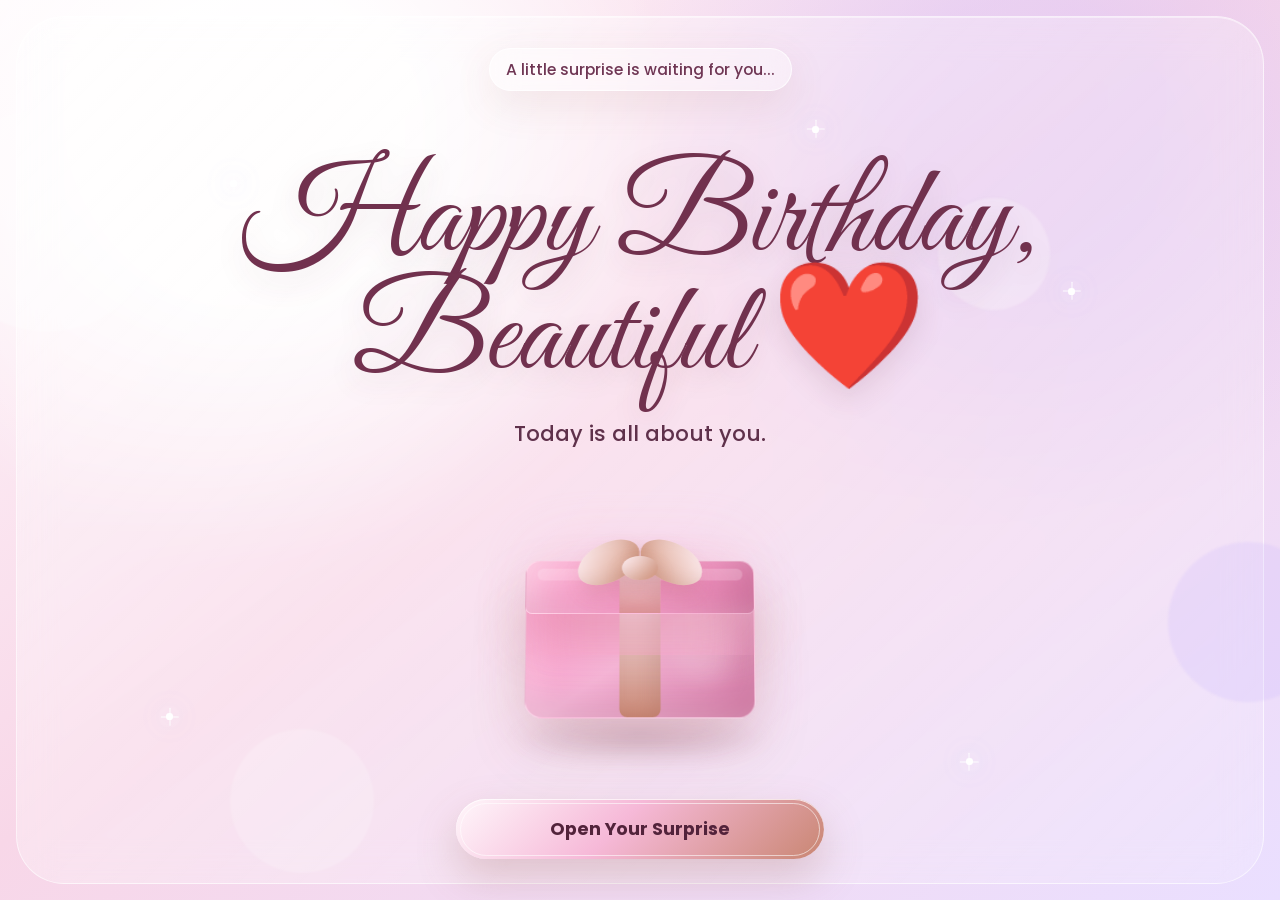
==== BD/index.html @ 8e5c42c3 "Add files via upload" ====
<!DOCTYPE html>
<html lang="en">
  <head>
    <meta charset="UTF-8" />
    <meta name="viewport" content="width=device-width, initial-scale=1.0" />
    <meta
      name="description"
      content="A premium birthday surprise landing page."
    />
    <title>Happy Birthday Beautiful</title>
    <link rel="preconnect" href="https://fonts.googleapis.com" />
    <link rel="preconnect" href="https://fonts.gstatic.com" crossorigin />
    <link
      href="https://fonts.googleapis.com/css2?family=Great+Vibes&amp;family=Poppins:wght@300;400;500;600;700&amp;display=swap"
      rel="stylesheet"
    />
    <link rel="stylesheet" href="style.css" />
  </head>
  <body>
    <button class="page-back-button" id="pageBackButton" type="button" aria-label="Go to previous page" hidden>
      <span aria-hidden="true">&#8592;</span> Back
    </button>
    <main class="birthday-page">
      <section class="hero" id="welcomeSection" aria-labelledby="birthday-title">
        <div class="ambient" aria-hidden="true">
          <span class="bokeh bokeh-one"></span>
          <span class="bokeh bokeh-two"></span>
          <span class="bokeh bokeh-three"></span>
          <span class="bokeh bokeh-four"></span>
          <span class="sparkle sparkle-one"></span>
          <span class="sparkle sparkle-two"></span>
          <span class="sparkle sparkle-three"></span>
          <span class="sparkle sparkle-four"></span>
          <span class="sparkle sparkle-five"></span>
        </div>

        <div class="hero-content">
          <p class="eyebrow reveal reveal-delay-one">
            A little surprise is waiting for you...
          </p>

          <div class="message">
            <h1 id="birthday-title" class="reveal reveal-delay-two">
              Happy Birthday, Beautiful <span aria-hidden="true">&#10084;&#65039;</span>
            </h1>
            <p class="subtitle reveal reveal-delay-three">
              Today is all about you.
            </p>
          </div>

          <div class="gift-stage reveal reveal-delay-four" aria-hidden="true">
            <div class="gift-box" id="giftBox">
              <div class="gift-lid">
                <span class="lid-top"></span>
                <span class="lid-ribbon"></span>
              </div>
              <div class="gift-base">
                <span class="front-ribbon"></span>
                <span class="side-shine"></span>
              </div>
              <div class="gift-bow">
                <span class="bow-loop bow-left"></span>
                <span class="bow-loop bow-right"></span>
                <span class="bow-knot"></span>
              </div>
              <div class="gift-sparkles" id="giftSparkles"></div>
            </div>
          </div>

          <button
            class="surprise-button reveal reveal-delay-five"
            id="openSurprise"
            type="button"
            aria-label="Open your birthday surprise"
          >
            Open Your Surprise
          </button>

          <p class="sr-only" id="surpriseStatus" aria-live="polite"></p>
        </div>
      </section>

      <section
        class="wish-section"
        id="wishSection"
        aria-labelledby="wish-title"
        tabindex="-1"
      >
        <div class="wish-ambient" aria-hidden="true">
          <span class="wish-glow wish-glow-one"></span>
          <span class="wish-glow wish-glow-two"></span>
          <span class="wish-glow wish-glow-three"></span>
          <span class="wish-sparkle wish-sparkle-one"></span>
          <span class="wish-sparkle wish-sparkle-two"></span>
          <span class="wish-sparkle wish-sparkle-three"></span>
          <span class="drifting-heart heart-one">&#9829;</span>
          <span class="drifting-heart heart-two">&#9829;</span>
          <span class="drifting-heart heart-three">&#9829;</span>
        </div>

        <div class="wish-content">
          <div class="wish-header">
            <h2 id="wish-title">Birthday Wishes From Your Favorite People &#128150;</h2>
            <p>
              Every wish is waiting for you. Tap the bowl and discover one.
            </p>
          </div>

          <button
            class="wish-bowl-button"
            id="wishBowlButton"
            type="button"
            aria-describedby="wishCounter"
          >
            <span class="wish-bowl-label">Open a wish from the bowl</span>
            <span class="wish-bowl" id="wishBowl" aria-hidden="true">
              <span class="bowl-notes">
                <span class="paper-note note-one"></span>
                <span class="paper-note note-two"></span>
                <span class="paper-note note-three"></span>
                <span class="paper-note note-four"></span>
                <span class="paper-note note-five"></span>
                <span class="paper-note note-six"></span>
              </span>
              <span class="bowl-glass"></span>
              <span class="bowl-shine"></span>
              <span class="bowl-rim"></span>
            </span>
          </button>

          <p class="wish-counter" id="wishCounter" aria-live="polite">Loading wishes...</p>

          <div class="wish-card-wrap" id="wishCardWrap" aria-live="polite">
            <article class="wish-card" id="wishCard" hidden>
              <p class="wish-card-from">From</p>
              <h3 id="wishName"></h3>
              <p id="wishMessage"></p>
            </article>
          </div>

          <div class="wish-complete" id="wishComplete" hidden>
            <p>You've opened every birthday wish! &#127881;</p>
            <button class="pill-button" id="resetBowl" type="button">
              Reset Bowl
            </button>
            <button class="pill-button" id="continueToGallery" type="button">
              Continue
            </button>
          </div>
        </div>
      </section>

      <section
        class="memory-section"
        id="memorySection"
        aria-labelledby="memory-title"
        tabindex="-1"
      >
        <div class="memory-ambient" aria-hidden="true">
          <span class="paper-grain"></span>
          <span class="memory-glow memory-glow-one"></span>
          <span class="memory-glow memory-glow-two"></span>
          <span class="scrapbook-mark flower-one">&#10047;</span>
          <span class="scrapbook-mark flower-two">&#10047;</span>
          <span class="scrapbook-mark memory-heart">&#9829;</span>
          <span class="scrapbook-mark memory-star">&#10022;</span>
        </div>

        <div class="memory-content">
          <div class="memory-progress" id="memoryProgress" aria-live="polite">
            Memory 1 / 8
          </div>

          <div class="memory-header">
            <h2 id="memory-title">A Few Beautiful Memories &#128248;</h2>
            <p>Every picture tells a little story.</p>
          </div>

          <div class="scrapbook-spread" id="scrapbookSpread">
            <article class="memory-card featured-memory" data-memory-index="0">
              <button class="memory-photo-button" type="button" aria-label="Open memory: Your Brightest Smile">
                <span class="tape tape-top"></span>
                <img
                  src="./Images/family.png"
                  alt="Placeholder for Your Brightest Smile memory"
                  loading="lazy"
                  decoding="async"
                />
              </button>
              <div class="memory-copy">
                <h3>Your Brightest Smile</h3>
                <p>Home is where this smile began ❤️</p>
                <time datetime="2026-01-14">Till end</time>
              </div>
            </article>

            <article class="memory-card memory-two" data-memory-index="1">
              <button class="memory-photo-button" type="button" aria-label="Open memory: Golden Hour Laughs">
                <span class="tape tape-corner"></span>
                <img
                  src="./Images/us.png"
                  alt="Placeholder for Golden Hour Laughs memory"
                  loading="lazy"
                  decoding="async"
                />
              </button>
              <div class="memory-copy">
                <h3>Mayyy beee 🧿✨</h3>
                <p>My favorite daydream? Me as Nick Wilde🦊, you as Judy Hopps🐰</p>
                <time datetime="2026-06-27">Jun 27</time>
              </div>
            </article>

            <article class="memory-card memory-three" data-memory-index="2">
              <button class="memory-photo-button" type="button" aria-label="Open memory: Sweet Little Adventure">
                <span class="tape tape-top"></span>
                <img
                  src="./Images/iphone.jpeg"
                  alt="Placeholder for Sweet Little Adventure memory"
                  loading="lazy"
                  decoding="async"
                />
              </button>
              <div class="memory-copy">
                <h3>why this?</h3>
                <p>Had a family moment… nahh, got an iPhone in hand 😂📱</p>
                <time datetime="2026-06-28">June 28</time>
              </div>
            </article>

            <article class="memory-card memory-four" data-memory-index="3">
              <button class="memory-photo-button" type="button" aria-label="Open memory: Soft Evening Magic">
                <span class="tape tape-corner"></span>
                <img
                  src="./Images/We.png"
                  alt="Placeholder for Soft Evening Magic memory"
                  loading="lazy"
                  decoding="async"
                />
              </button>
              <div class="memory-copy">
                <h3>Very first pic together</h3>
                <p>Our first click together 💛💜</p>
                <time datetime="2025-09-22">Sep 22 - 2025</time>
              </div>
            </article>

            <article class="memory-card memory-five" data-memory-index="4">
              <button class="memory-photo-button" type="button" aria-label="Open memory: The Happy Pause">
                <span class="tape tape-top"></span>
                <img
                  src="./Images/thesplone.jpeg"
                  alt="Placeholder for The Happy Pause memory"
                  loading="lazy"
                  decoding="async"
                />
              </button>
              <div class="memory-copy">
                <h3>This one, a little more.</h3>
                <p>Every picture of you is special, but this one… a little more 💛</p>
                <time datetime="2025-01-19">Jan 19 - 2025</time>
              </div>
            </article>

            <article class="memory-card memory-six" data-memory-index="5">
              <button class="memory-photo-button memory-video-button" type="button" aria-label="Play memory video: Pretty Little Chaos">
                <span class="tape tape-corner"></span>
                <video
                  src="./Images/firstVid.mp4"
                  muted
                  playsinline
                  preload="auto"
                ></video>
              </button>
              <div class="memory-copy">
                <h3>Caught without knowing</h3>
                <p>Youe camera, Your secret, best memory❤️</p>
                <time datetime="2025-09-14">Sep 14 - 2025</time>
              </div>
            </article>

            <article class="memory-card memory-seven" data-memory-index="6">
              <button class="memory-photo-button" type="button" aria-label="Open memory: A Day To Keep">
                <span class="tape tape-top"></span>
                <img
                  src="./Images/littleHeart.jpeg"
                  alt="Placeholder for A Day To Keep memory"
                  loading="lazy"
                  decoding="async"
                />
              </button>
              <div class="memory-copy">
                <h3>A little heart</h3>
                <p>The heart was planned… the photobomb wasn’t 😂❤️</p>
                <time datetime="2025-03-2">Mar 2 - 2025</time>
              </div>
            </article>

            <article class="memory-card memory-eight" data-memory-index="7">
              <button class="memory-photo-button" type="button" aria-label="Open memory: Forever Favorite">
                <span class="tape tape-corner"></span>
                <img
                  src="https://picsum.photos/seed/birthday-memory-8/900/1100"
                  alt="Placeholder for Forever Favorite memory"
                  loading="lazy"
                  decoding="async"
                />
              </button>
              <div class="memory-copy">
                <h3>Forever Favorite</h3>
                <p>The sweetest page in this little scrapbook.</p>
                <time datetime="2026-08-30">Aug 30</time>
              </div>
            </article>
          </div>

          <button class="pill-button journey-button" id="journeyButton" type="button">
            Continue the Journey &#8594;
          </button>
        </div>
      </section>

      <section
        class="admire-section"
        id="admireSection"
        aria-labelledby="admire-title"
        tabindex="-1"
      >
        <div class="admire-ambient" aria-hidden="true">
          <span class="admire-glow admire-glow-one"></span>
          <span class="admire-glow admire-glow-two"></span>
          <span class="admire-sparkle admire-sparkle-one"></span>
          <span class="admire-sparkle admire-sparkle-two"></span>
          <span class="admire-sparkle admire-sparkle-three"></span>
          <span class="floating-petal petal-one"></span>
          <span class="floating-petal petal-two"></span>
          <span class="floating-petal petal-three"></span>
          <span class="floating-petal petal-four"></span>
        </div>

        <div class="admire-content">
          <div class="admire-header">
            <h2 id="admire-title">Things I Admire About You</h2>
            <p>Some of the little things that make you special.</p>
          </div>

          <p class="compliment-counter" id="complimentCounter">
            0 of 12 little compliments discovered
          </p>

          <div class="compliment-garden" id="complimentGarden">
            <button class="compliment-card featured-compliment" type="button" data-compliment-index="0">
              <span class="flower-shape" aria-hidden="true"></span>
              <span class="compliment-front">Your smile</span>
              <span class="compliment-message">
                Your smile has this gentle way of making the whole room feel warmer.
              </span>
              <span class="card-sparkles" aria-hidden="true"></span>
            </button>

            <button class="compliment-card compliment-two" type="button" data-compliment-index="1">
              <span class="flower-shape" aria-hidden="true"></span>
              <span class="compliment-front">Your kindness</span>
              <span class="compliment-message">
                You notice people in the sweetest, quietest ways.
              </span>
              <span class="card-sparkles" aria-hidden="true"></span>
            </button>

            <button class="compliment-card compliment-three" type="button" data-compliment-index="2">
              <span class="flower-shape" aria-hidden="true"></span>
              <span class="compliment-front">Your confidence</span>
              <span class="compliment-message">
                You carry yourself with a calm strength that feels inspiring.
              </span>
              <span class="card-sparkles" aria-hidden="true"></span>
            </button>

            <button class="compliment-card compliment-four" type="button" data-compliment-index="3">
              <span class="flower-shape" aria-hidden="true"></span>
              <span class="compliment-front">Your laugh</span>
              <span class="compliment-message">
                Your laugh makes simple moments feel unforgettable.
              </span>
              <span class="card-sparkles" aria-hidden="true"></span>
            </button>

            <button class="compliment-card compliment-five" type="button" data-compliment-index="4">
              <span class="flower-shape" aria-hidden="true"></span>
              <span class="compliment-front">Your patience</span>
              <span class="compliment-message">
                You give people room to be human, and that is rare.
              </span>
              <span class="card-sparkles" aria-hidden="true"></span>
            </button>

            <button class="compliment-card compliment-six" type="button" data-compliment-index="5">
              <span class="flower-shape" aria-hidden="true"></span>
              <span class="compliment-front">Your honesty</span>
              <span class="compliment-message">
                You speak with a sincerity that makes people trust you.
              </span>
              <span class="card-sparkles" aria-hidden="true"></span>
            </button>

            <button class="compliment-card compliment-seven" type="button" data-compliment-index="6">
              <span class="flower-shape" aria-hidden="true"></span>
              <span class="compliment-front">Your creativity</span>
              <span class="compliment-message">
                You see beauty in details other people might miss.
              </span>
              <span class="card-sparkles" aria-hidden="true"></span>
            </button>

            <button class="compliment-card compliment-eight" type="button" data-compliment-index="7">
              <span class="flower-shape" aria-hidden="true"></span>
              <span class="compliment-front">Your caring nature</span>
              <span class="compliment-message">
                The way you care feels thoughtful, steady, and genuine.
              </span>
              <span class="card-sparkles" aria-hidden="true"></span>
            </button>

            <button class="compliment-card compliment-nine" type="button" data-compliment-index="8">
              <span class="flower-shape" aria-hidden="true"></span>
              <span class="compliment-front">Your determination</span>
              <span class="compliment-message">
                You keep going with grace, even when things are not easy.
              </span>
              <span class="card-sparkles" aria-hidden="true"></span>
            </button>

            <button class="compliment-card compliment-ten" type="button" data-compliment-index="9">
              <span class="flower-shape" aria-hidden="true"></span>
              <span class="compliment-front">Your positivity</span>
              <span class="compliment-message">
                You bring lightness without pretending everything is perfect.
              </span>
              <span class="card-sparkles" aria-hidden="true"></span>
            </button>

            <button class="compliment-card compliment-eleven" type="button" data-compliment-index="10">
              <span class="flower-shape" aria-hidden="true"></span>
              <span class="compliment-front">Your sense of humor</span>
              <span class="compliment-message">
                You know how to turn an ordinary moment into something fun.
              </span>
              <span class="card-sparkles" aria-hidden="true"></span>
            </button>

            <button class="compliment-card compliment-twelve" type="button" data-compliment-index="11">
              <span class="flower-shape" aria-hidden="true"></span>
              <span class="compliment-front">The way you brighten days</span>
              <span class="compliment-message">
                You make people feel seen, lighter, and quietly happier.
              </span>
              <span class="card-sparkles" aria-hidden="true"></span>
            </button>
          </div>

          <div class="compliment-complete" id="complimentComplete" hidden>
            <p>You discovered every little compliment. &#128150;</p>
          </div>

          <button class="pill-button surprise-section-button" id="surpriseSectionButton" type="button">
            There's One More Surprise &#8594;
          </button>
        </div>
      </section>

      <section
        class="surprise-section"
        id="surpriseSection"
        aria-labelledby="surprise-title"
        tabindex="-1"
      >
        <div class="surprise-ambient" aria-hidden="true">
          <span class="surprise-glow surprise-glow-one"></span>
          <span class="surprise-glow surprise-glow-two"></span>
          <span class="surprise-sparkle surprise-sparkle-one"></span>
          <span class="surprise-sparkle surprise-sparkle-two"></span>
          <span class="surprise-sparkle surprise-sparkle-three"></span>
          <span class="floating-petal surprise-petal-one"></span>
          <span class="floating-petal surprise-petal-two"></span>
          <span class="floating-petal surprise-petal-three"></span>
        </div>

        <div class="surprise-content">
          <div class="surprise-header">
            <h2 id="surprise-title">Little Birthday Surprises</h2>
            <p>Tap anything that sparkles... you might find a surprise.</p>
          </div>

          <p class="surprise-counter" id="surpriseCounter">
            0 of 10 surprises discovered
          </p>

          <div class="surprise-scene" id="surpriseScene">
            <button class="surprise-object flower-object" type="button" data-surprise-index="0">
              <span class="object-icon" aria-hidden="true">&#127800;</span>
              <span class="object-label">Flower</span>
              <span class="tiny-surprise-card">May today make you smile.</span>
            </button>

            <button class="surprise-object star-object" type="button" data-surprise-index="1">
              <span class="object-icon" aria-hidden="true">&#11088;</span>
              <span class="object-label">Star</span>
              <span class="tiny-surprise-card">Keep shining in your own beautiful way.</span>
            </button>

            <button class="surprise-object balloon-object" type="button" data-surprise-index="2">
              <span class="object-icon" aria-hidden="true">&#127880;</span>
              <span class="object-label">Balloon</span>
              <span class="tiny-surprise-card">You deserve lots of happiness.</span>
            </button>

            <button class="surprise-object mini-gift-object" type="button" data-surprise-index="3">
              <span class="object-icon" aria-hidden="true">&#127873;</span>
              <span class="object-label">Mini Gift Box</span>
              <span class="tiny-surprise-card">A tiny wish wrapped just for you.</span>
            </button>

            <button class="surprise-object butterfly-object" type="button" data-surprise-index="4">
              <span class="object-icon" aria-hidden="true">&#129419;</span>
              <span class="object-label">Butterfly</span>
              <span class="tiny-surprise-card">May this year feel light and lovely.</span>
            </button>

            <button class="surprise-object heart-object" type="button" data-surprise-index="5">
              <span class="object-icon" aria-hidden="true">&#128150;</span>
              <span class="object-label">Heart</span>
              <span class="tiny-surprise-card">Never stop smiling.</span>
            </button>

            <button class="surprise-object moon-object" type="button" data-surprise-index="6">
              <span class="object-icon" aria-hidden="true">&#127769;</span>
              <span class="object-label">Moon</span>
              <span class="tiny-surprise-card">Soft dreams and peaceful days for you.</span>
            </button>

            <button class="surprise-object cupcake-object" type="button" data-surprise-index="7">
              <span class="object-icon" aria-hidden="true">&#127856;</span>
              <span class="object-label">Cupcake</span>
              <span class="tiny-surprise-card">Today's your special day.</span>
            </button>

            <button class="surprise-object rose-object" type="button" data-surprise-index="8">
              <span class="object-icon" aria-hidden="true">&#127801;</span>
              <span class="object-label">Rose</span>
              <span class="tiny-surprise-card">Here is a little bloom of joy.</span>
            </button>

            <button class="surprise-object cloud-object" type="button" data-surprise-index="9">
              <span class="object-icon" aria-hidden="true">&#9729;&#65039;</span>
              <span class="object-label">Cloud</span>
              <span class="tiny-surprise-card">May happiness find you everywhere.</span>
            </button>

            <button class="golden-secret-star" id="goldenSecretStar" type="button">
              <span class="object-icon" aria-hidden="true">&#11088;</span>
              <span class="object-label">Golden Star</span>
              <span class="golden-surprise-card">
                A special surprise is waiting a little further...
              </span>
            </button>
          </div>

          <div class="surprise-complete" id="surpriseComplete" hidden>
            <p>Every surprise has been discovered! &#127800;</p>
          </div>

          <button class="pill-button letter-section-button" id="letterSectionButton" type="button">
            Read Something Special &#128140;
          </button>
        </div>
      </section>

      <section
        class="letter-section"
        id="letterSection"
        aria-labelledby="letter-title"
        tabindex="-1"
      >
        <div class="letter-ambient" aria-hidden="true">
          <span class="paper-sunlight"></span>
          <span class="letter-flower letter-flower-one">&#10047;</span>
          <span class="letter-flower letter-flower-two">&#10047;</span>
          <span class="letter-flower letter-flower-three">&#10047;</span>
          <span class="floating-petal letter-petal-one"></span>
          <span class="floating-petal letter-petal-two"></span>
          <span class="floating-petal letter-petal-three"></span>
        </div>

        <button class="music-toggle" id="musicToggle" type="button" aria-pressed="false">
          <span class="music-icon" aria-hidden="true">&#9835;</span>
          <span id="musicToggleText">Play</span>
        </button>

        <div class="letter-content">
          <div class="letter-intro" id="letterIntro">
            <h2 id="letter-title">A Letter For You &#128140;</h2>
            <p>Tap the envelope to read your confidential report...</p>
          </div>

          <div class="envelope-scene" id="envelopeScene">
            <button
              class="envelope-button"
              id="envelopeButton"
              type="button"
              aria-label="Open the birthday letter"
              aria-haspopup="dialog"
            >
              <span class="envelope" aria-hidden="true">
                <span class="envelope-back"></span>
                <span class="envelope-letter-peek"></span>
                <span class="envelope-flap"></span>
                <span class="envelope-front"></span>
                <span class="wax-seal"></span>
                <span class="envelope-sparkles"></span>
              </span>
            </button>
          </div>

          <div class="letter-end" id="letterEnd" hidden>
            <p>Thank you for reading.</p>
            <button class="pill-button final-surprise-button" id="finalSurpriseButton" type="button">
              One Last Surprise &#8594;
            </button>
          </div>
        </div>
      </section>

      <section
        class="finale-section"
        id="finaleSection"
        aria-labelledby="finale-title"
        tabindex="-1"
      >
        <div class="finale-ambient" aria-hidden="true">
          <span class="finale-glow"></span>
          <span class="finale-sparkle finale-sparkle-one"></span>
          <span class="finale-sparkle finale-sparkle-two"></span>
          <span class="finale-sparkle finale-sparkle-three"></span>
          <span class="finale-balloon balloon-rose"></span>
          <span class="finale-balloon balloon-gold"></span>
          <span class="finale-balloon balloon-lavender"></span>
          <span class="finale-confetti confetti-one"></span>
          <span class="finale-confetti confetti-two"></span>
          <span class="finale-confetti confetti-three"></span>
          <span class="finale-confetti confetti-four"></span>
        </div>

        <div class="finale-content">
          <div class="finale-header">
            <h2 id="finale-title">Happy Birthday, Chimp🐵💜! &#127874;&#10024;</h2>
            <p>I hope today brings you lots of smiles and beautiful memories.</p>
          </div>

          <button
            class="cake-button"
            id="cakeButton"
            type="button"
            aria-label="Light the birthday candles"
          >
            <span class="birthday-cake" aria-hidden="true">
              <span class="cake-candles">
                <span class="candle candle-one"><span class="flame"></span><span class="smoke"></span></span>
                <span class="candle candle-two"><span class="flame"></span><span class="smoke"></span></span>
                <span class="candle candle-three"><span class="flame"></span><span class="smoke"></span></span>
                <span class="candle candle-four"><span class="flame"></span><span class="smoke"></span></span>
                <span class="candle candle-five"><span class="flame"></span><span class="smoke"></span></span>
              </span>
              <span class="cake-tier cake-top"></span>
              <span class="cake-tier cake-middle"></span>
              <span class="cake-tier cake-bottom"></span>
              <span class="cake-flowers">
                <span></span>
                <span></span>
                <span></span>
              </span>
            </span>
          </button>

          <button class="pill-button cake-action-button" id="cakeActionButton" type="button">
            Light the Candles
          </button>

          <div class="wish-sent-card" id="wishSentCard" hidden>
            <h3>Your Wish Has Been Sent Into the Stars &#11088;</h3>
            <p>I hope every wish you make today brings happiness into your life.</p>
          </div>

          <div class="floating-wish-layer" id="floatingWishLayer" aria-hidden="true"></div>

          <div class="final-thanks-card">
            <p>Thank you for taking this little birthday journey.</p>
            <strong>Wishing you a wonderful birthday.</strong>
            <span>&mdash; Coder💻💛</span>
          </div>

          <button class="pill-button proposal-next-button" id="openProposal" type="button" hidden>
            There&rsquo;s one more memory I want to make&hellip;
          </button>
        </div>
      </section>

      <section
        class="proposal-section"
        id="proposalSection"
        aria-labelledby="proposal-title"
        tabindex="-1"
      >
        <div class="proposal-ambient" aria-hidden="true">
          <span class="proposal-glow proposal-glow-one"></span>
          <span class="proposal-glow proposal-glow-two"></span>
          <span class="proposal-heart heart-a">&#10084;</span>
          <span class="proposal-heart heart-b">&#10084;</span>
          <span class="proposal-heart heart-c">&#10084;</span>
          <span class="proposal-sparkle sparkle-a">&#10022;</span>
          <span class="proposal-sparkle sparkle-b">&#10022;</span>
          <span class="proposal-sparkle sparkle-c">&#10022;</span>
        </div>

        <div class="proposal-card" id="proposalCard">
          <div class="proposal-question" id="proposalQuestion">
            <p class="proposal-eyebrow">One last question&hellip; &#10084;&#65039;</p>
            <h2 class="proposal-intro" id="proposal-title">We&rsquo;ve made so many beautiful memories...</h2>
            <p class="proposal-story">Somewhere along the way, you became one of the most important people in my life.</p>
            <p class="proposal-promise">Do you love me enough to choose me for all the memories yet to come?</p>
            <span class="proposal-ring" aria-hidden="true">&#128141;</span>
            <div class="love-scene" role="img" aria-label="Two hearts coming together">
              <span class="love-scene-glow" aria-hidden="true"></span>
              <svg class="love-hearts" viewBox="0 0 360 190" aria-hidden="true" focusable="false">
                <path class="love-heart love-heart-yellow" d="M120 160C74 126 41 98 41 65c0-23 17-39 39-39 18 0 32 9 40 24 8-15 22-24 40-24 22 0 39 16 39 39 0 33-33 61-79 95Z" />
                <path class="love-heart love-heart-lavender" d="M240 160c-46-34-79-62-79-95 0-23 17-39 39-39 18 0 32 9 40 24 8-15 22-24 40-24 22 0 39 16 39 39 0 33-33 61-79 95Z" />
              </svg>
              <span class="love-scene-sparkle love-sparkle-one" aria-hidden="true">&#10022;</span>
              <span class="love-scene-sparkle love-sparkle-two" aria-hidden="true">&#10022;</span>
              <span class="love-scene-sparkle love-sparkle-three" aria-hidden="true">&#10022;</span>
            </div>
            <div class="proposal-actions" id="proposalActions">
              <button class="proposal-yes" id="proposalYes" type="button">YES &#10084;&#65039;</button>
              <button class="proposal-no" id="proposalNo" type="button">NO &#128584;</button>
            </div>
          </div>

          <div class="proposal-answer" id="proposalAnswer" role="status" aria-live="polite" hidden>
            <span class="proposal-answer-icon" id="proposalAnswerIcon" aria-hidden="true"></span>
            <h2 id="proposalAnswerTitle"></h2>
            <p id="proposalAnswerMessage"></p>
          </div>
          <div class="proposal-celebration" id="proposalCelebration" aria-hidden="true"></div>
        </div>
      </section>
    </main>

    <dialog class="report-dialog" id="letterDialog" aria-labelledby="report-title">
      <button class="report-close" id="closeLetterDialog" type="button" aria-label="Close letter">&times;</button>
      <article class="report-paper">
        <p class="report-overline">Private file &bull; For your eyes only</p>
        <h2 id="report-title">CONFIDENTIAL MEDICAL REPORT 🩺💻❤️</h2>
        <div class="report-details">
          <p><strong>Patient:</strong> Me</p>
          <p><strong>Cause of condition:</strong> You</p>
          <p><strong>Status:</strong> Unfortunately, no recovery expected 😂</p>
        </div>

        <p class="report-greeting">Dear You,</p>
        <p>After extensive debugging and several unnecessary overthinking sessions, I have finally diagnosed myself.</p>
        <p>Apparently, my heart has developed a permanent dependency on you.</p>
        <p>It started with minor symptoms — waiting for your messages, smiling at my phone like an idiot, remembering completely useless little things you said, and somehow finding you beautiful even when you're doing absolutely nothing.</p>
        <p>Initially, I assumed it was just a temporary bug.</p>
        <pre class="report-code"><code>if (thinkingAboutYou)
    Ignore();</code></pre>
        <p>Unfortunately, this code has <strong>never worked.</strong></p>
        <p>Further medical examination revealed something even more serious: you somehow bypassed my firewall, escaped every security check, got <code>ADMIN</code> access to my brain, and installed yourself directly into my heart without asking for permission.</p>
        <p><strong>Cybersecurity level: pathetic. 😂</strong></p>
        <p>My brain keeps trying to execute:</p>
        <pre class="report-code"><code>brain.FocusOnWork();</code></pre>
        <p>But my heart keeps throwing:</p>
        <pre class="report-code"><code>Exception: HerThoughtsCannotBeStopped ❤️</code></pre>
        <p>Doctors might call this an abnormal increase in dopamine.</p>
        <p>As a developer, I call it a <strong>production issue with no intention of fixing it.</strong></p>
        <p>And somewhere between all our conversations, laughs, stupid fights, random moments and memories, you stopped being just another person in my life.</p>
        <p>You became my <strong>default configuration.</strong></p>
        <p>When something good happens, you're one of the people I want to tell. When something goes wrong, somehow talking to you makes the system a little more stable.</p>
        <p>You are basically my emotional <code>try-catch</code>. 😂❤️</p>
        <p>I don't know what our future database contains. There is no API available to fetch that response yet, and apparently God has disabled developer access.</p>
        <p>But if I could submit one request, it would be:</p>
        <pre class="report-code"><code>while (life.IsRunning)
{
    MakeMemoriesWithYou();
    AnnoyYou();
    MakeYouLaugh();
    CareForYou();
    ChooseYou();
}</code></pre>
        <p>No <code>break;</code>.</p>
        <p>No timeout.</p>
        <p>And definitely no <code>DELETE FROM Us</code>. 😂</p>
        <p>So on your birthday, my official diagnosis is:</p>
        <p><strong>You are permanently stuck somewhere between my brain and my heart.</strong></p>
        <div class="report-details report-treatment">
          <p><strong>Treatment:</strong> Unknown.</p>
          <p><strong>Cure:</strong> Not required.</p>
          <p><strong>Prognosis:</strong> I might annoy you for a very, very long time. ❤️</p>
        </div>
        <p class="report-birthday"><strong>Happy Birthday to my favorite bug that I never want to fix. 🎂❤️</strong></p>
        <p class="report-signoff"><code>// End of report. Relationship process still running... ♾️</code></p>
      </article>
    </dialog>

    <div
      class="memory-lightbox"
      id="memoryLightbox"
      role="dialog"
      aria-modal="true"
      aria-labelledby="lightboxTitle"
      hidden
    >
      <button class="lightbox-close" id="lightboxClose" type="button" aria-label="Close memory viewer">
        &times;
      </button>
      <p class="lightbox-progress" id="lightboxProgress">Memory 1 / 8</p>
      <button class="lightbox-arrow lightbox-prev" id="lightboxPrev" type="button" aria-label="Previous memory">
        &#8592;
      </button>
      <figure class="lightbox-panel">
        <img id="lightboxImage" src="" alt="" />
        <video id="lightboxVideo" controls playsinline hidden></video>
        <figcaption>
          <h3 id="lightboxTitle"></h3>
          <p id="lightboxCaption"></p>
          <time id="lightboxDate"></time>
        </figcaption>
      </figure>
      <button class="lightbox-arrow lightbox-next" id="lightboxNext" type="button" aria-label="Next memory">
        &#8594;
      </button>
    </div>

    <script src="wishes-data.js"></script>
    <script src="script.js"></script>
  </body>
</html>
---- BD/style.css ----
:root {
  --blush-pink: #f8d7e8;
  --soft-white: #fff9fc;
  --rose-gold: #c88673;
  --rose-gold-deep: #9c5f53;
  --lavender: #c9b6ff;
  --lavender-soft: #ede6ff;
  --berry: #71314e;
  --plum: #432237;
  --pink-shadow: rgba(177, 73, 119, 0.28);
  --glass: rgba(255, 255, 255, 0.22);
  --glass-border: rgba(255, 255, 255, 0.52);
  --button-gradient: linear-gradient(135deg, #fff7fb 0%, #f6b9d8 44%, #c98672 100%);
  --font-heading: "Great Vibes", cursive;
  --font-body: "Poppins", system-ui, -apple-system, BlinkMacSystemFont, "Segoe UI",
    sans-serif;
}

/* One birthday section at a time. Small screens can still scroll within a section. */
body.page-mode {
  height: 100vh;
  height: 100dvh;
  overflow: hidden;
}

.page-mode .birthday-page {
  height: 100%;
  min-height: 0;
  overflow: hidden;
}

.page-mode .birthday-page > section:not(.is-current-page) {
  display: none !important;
}

.page-mode .birthday-page > section.is-current-page {
  height: 100vh;
  height: 100dvh;
  min-height: 0;
  overflow-x: hidden;
  overflow-y: auto;
  scrollbar-width: none;
}

.page-mode .birthday-page > section.is-current-page::-webkit-scrollbar {
  display: none;
}

.page-back-button {
  position: fixed;
  top: max(0.8rem, env(safe-area-inset-top));
  left: max(0.8rem, env(safe-area-inset-left));
  z-index: 100;
  padding: 0.55rem 0.85rem;
  border: 1px solid rgba(255, 255, 255, 0.8);
  border-radius: 999px;
  color: var(--plum);
  background: rgba(255, 249, 252, 0.88);
  box-shadow: 0 4px 18px rgba(67, 34, 55, 0.14);
  cursor: pointer;
  backdrop-filter: blur(12px);
}

.page-back-button:hover,
.page-back-button:focus-visible {
  background: #fff;
  outline: 2px solid var(--berry);
  outline-offset: 2px;
}

body.is-lightbox-open .page-back-button {
  display: none;
}

*,
*::before,
*::after {
  box-sizing: border-box;
}

html {
  min-width: 320px;
  scroll-behavior: smooth;
  background: var(--soft-white);
}

body {
  min-width: 320px;
  min-height: 100vh;
  margin: 0;
  overflow-x: hidden;
  color: var(--plum);
  font-family: var(--font-body);
  background: var(--soft-white);
}

body.is-lightbox-open {
  overflow: hidden;
}

button {
  font: inherit;
}

[hidden] {
  display: none !important;
}

/* Layout */
.birthday-page {
  min-height: 100vh;
  overflow-x: hidden;
}

.hero {
  position: relative;
  isolation: isolate;
  display: grid;
  min-height: 100vh;
  min-height: 100svh;
  padding: clamp(1.25rem, 4vw, 3rem);
  overflow: hidden;
  background:
    radial-gradient(circle at 20% 16%, rgba(255, 255, 255, 0.96) 0 12%, transparent 33%),
    radial-gradient(circle at 80% 14%, rgba(201, 182, 255, 0.32) 0 10%, transparent 32%),
    linear-gradient(145deg, #fff9fc 0%, #f8d7e8 47%, #eadfff 100%);
}

.hero::before {
  position: absolute;
  inset: 1rem;
  z-index: -1;
  content: "";
  border: 1px solid rgba(255, 255, 255, 0.58);
  border-radius: clamp(1.5rem, 5vw, 3rem);
  background:
    linear-gradient(135deg, rgba(255, 255, 255, 0.34), rgba(255, 255, 255, 0.08)),
    rgba(255, 255, 255, 0.08);
  box-shadow: inset 0 1px 0 rgba(255, 255, 255, 0.45);
  backdrop-filter: blur(18px);
}

.hero::after {
  position: absolute;
  inset: 0;
  z-index: 1;
  content: "";
  opacity: 0;
  pointer-events: none;
  background:
    radial-gradient(circle at 50% 45%, rgba(255, 255, 255, 0.92), rgba(255, 223, 239, 0.56) 32%, transparent 64%),
    linear-gradient(180deg, rgba(255, 249, 252, 0.18), rgba(255, 249, 252, 0.9));
  transition: opacity 700ms ease;
}

.hero.is-transitioning::after {
  opacity: 1;
}

.hero.is-fading-out .hero-content {
  opacity: 0;
  transform: translateY(-1.1rem) scale(0.985);
  transition: opacity 650ms ease, transform 650ms ease;
}

.hero-content {
  position: relative;
  z-index: 2;
  display: grid;
  grid-template-rows: auto 1fr auto auto;
  justify-items: center;
  width: min(100%, 980px);
  min-height: calc(100vh - clamp(2.5rem, 8vw, 6rem));
  min-height: calc(100svh - clamp(2.5rem, 8vw, 6rem));
  margin: 0 auto;
  text-align: center;
}

.eyebrow {
  align-self: start;
  max-width: 92vw;
  margin: 0;
  padding: 0.55rem 1rem;
  border: 1px solid rgba(255, 255, 255, 0.72);
  border-radius: 999px;
  color: #6f3654;
  font-size: clamp(0.78rem, 2.8vw, 0.98rem);
  font-weight: 500;
  letter-spacing: 0;
  background: rgba(255, 255, 255, 0.38);
  box-shadow: 0 14px 40px rgba(156, 95, 83, 0.11);
  backdrop-filter: blur(14px);
}

.message {
  align-self: end;
  width: 100%;
  padding-top: clamp(1.5rem, 5vh, 3.5rem);
}

h1 {
  max-width: min(92vw, 900px);
  margin: 0 auto;
  color: var(--berry);
  font-family: var(--font-heading);
  font-size: clamp(3.25rem, 16vw, 7.8rem);
  font-weight: 400;
  line-height: 0.95;
  letter-spacing: 0;
  text-shadow: 0 10px 30px rgba(113, 49, 78, 0.14);
}

.subtitle {
  margin: clamp(0.7rem, 2vw, 1.1rem) auto 0;
  color: #5f314b;
  font-size: clamp(1rem, 3.3vw, 1.35rem);
  font-weight: 500;
  letter-spacing: 0;
}

/* Ambient background */
.ambient {
  position: absolute;
  inset: 0;
  z-index: 0;
  overflow: hidden;
  pointer-events: none;
}

.bokeh {
  position: absolute;
  display: block;
  width: var(--size);
  height: var(--size);
  border-radius: 50%;
  background: rgba(255, 255, 255, 0.3);
  filter: blur(1px);
  animation: drift var(--duration) ease-in-out infinite alternate;
}

.bokeh-one {
  --size: clamp(5.5rem, 18vw, 14rem);
  --duration: 11s;
  top: 12%;
  left: -4rem;
  background: rgba(255, 255, 255, 0.33);
}

.bokeh-two {
  --size: clamp(4rem, 14vw, 10rem);
  --duration: 13s;
  right: -3rem;
  bottom: 22%;
  background: rgba(201, 182, 255, 0.2);
}

.bokeh-three {
  --size: clamp(3rem, 11vw, 7rem);
  --duration: 9s;
  right: 18%;
  top: 22%;
  background: rgba(255, 249, 252, 0.28);
}

.bokeh-four {
  --size: clamp(4.5rem, 15vw, 9rem);
  --duration: 14s;
  left: 18%;
  bottom: 3%;
  background: rgba(255, 255, 255, 0.2);
}

.sparkle {
  position: absolute;
  width: 0.42rem;
  height: 0.42rem;
  border-radius: 50%;
  background: #fff;
  box-shadow: 0 0 16px rgba(255, 255, 255, 0.95), 0 0 28px rgba(201, 182, 255, 0.72);
  animation: twinkle 3.8s ease-in-out infinite;
}

.sparkle::before,
.sparkle::after {
  position: absolute;
  inset: 50% auto auto 50%;
  content: "";
  width: 1.15rem;
  height: 1px;
  border-radius: 999px;
  background: rgba(255, 255, 255, 0.88);
  transform: translate(-50%, -50%);
}

.sparkle::after {
  transform: translate(-50%, -50%) rotate(90deg);
}

.sparkle-one {
  top: 20%;
  left: 18%;
}

.sparkle-two {
  top: 32%;
  right: 16%;
  animation-delay: 0.8s;
}

.sparkle-three {
  bottom: 20%;
  left: 13%;
  animation-delay: 1.5s;
}

.sparkle-four {
  right: 24%;
  bottom: 15%;
  animation-delay: 2.2s;
}

.sparkle-five {
  top: 14%;
  right: 36%;
  animation-delay: 2.8s;
}

/* Gift box */
.gift-stage {
  position: relative;
  align-self: center;
  display: grid;
  place-items: center;
  width: min(72vw, 330px);
  aspect-ratio: 1 / 0.82;
  margin: clamp(1.25rem, 3vh, 2rem) auto clamp(1rem, 3vh, 1.8rem);
  perspective: 850px;
}

.gift-stage::after {
  position: absolute;
  right: 12%;
  bottom: 3%;
  left: 12%;
  z-index: -1;
  content: "";
  height: 18%;
  border-radius: 50%;
  background: radial-gradient(ellipse, rgba(113, 49, 78, 0.24), transparent 68%);
  filter: blur(8px);
  animation: shadowPulse 3.5s ease-in-out infinite;
}

.gift-box {
  position: relative;
  width: min(62vw, 230px);
  height: min(50vw, 185px);
  transform-style: preserve-3d;
  animation: giftFloat 3.5s ease-in-out infinite;
}

.gift-box::before {
  position: absolute;
  inset: 10% 6% 4%;
  z-index: -1;
  content: "";
  border-radius: 1.4rem;
  background: rgba(255, 173, 211, 0.48);
  filter: blur(30px);
  opacity: 0.8;
}

.gift-base,
.gift-lid {
  position: absolute;
  left: 50%;
  width: 100%;
  border: 1px solid rgba(255, 255, 255, 0.42);
  transform: translateX(-50%);
  box-shadow:
    inset 14px 0 30px rgba(255, 255, 255, 0.25),
    inset -16px -18px 32px rgba(156, 78, 110, 0.18),
    0 26px 54px rgba(156, 95, 83, 0.22);
}

.gift-base {
  bottom: 0;
  height: 68%;
  border-radius: 0.6rem 0.6rem 1.1rem 1.1rem;
  background:
    linear-gradient(90deg, transparent 0 43%, rgba(255, 255, 255, 0.1) 43% 57%, transparent 57%),
    linear-gradient(145deg, #ff8fc6 0%, #f7b7d9 48%, #d478a5 100%);
  transform: translateX(-50%) rotateX(5deg);
}

.gift-lid {
  top: 15%;
  z-index: 4;
  height: 29%;
  border-radius: 0.9rem 0.9rem 0.45rem 0.45rem;
  background:
    linear-gradient(90deg, transparent 0 42%, rgba(255, 255, 255, 0.12) 42% 58%, transparent 58%),
    linear-gradient(135deg, #ffc3df 0%, #f08abc 52%, #ca6896 100%);
  transform: translateX(-50%) rotateX(7deg);
  transform-origin: center bottom;
  transition: transform 850ms cubic-bezier(0.2, 0.8, 0.18, 1), opacity 500ms ease;
}

.lid-top {
  position: absolute;
  inset: 0.45rem 0.7rem auto;
  height: 22%;
  border-radius: 999px;
  background: rgba(255, 255, 255, 0.22);
}

.lid-ribbon,
.front-ribbon {
  position: absolute;
  top: 0;
  left: 50%;
  width: 18%;
  height: 100%;
  background: linear-gradient(180deg, #ffeaf4 0%, var(--rose-gold) 100%);
  box-shadow: inset -8px 0 16px rgba(156, 95, 83, 0.18);
  transform: translateX(-50%);
}

.front-ribbon {
  border-radius: 0 0 0.5rem 0.5rem;
  animation: ribbonGlow 2.8s ease-in-out infinite;
}

.side-shine {
  position: absolute;
  top: 16%;
  right: 10%;
  width: 26%;
  height: 54%;
  border-radius: 50%;
  background: rgba(255, 255, 255, 0.16);
  filter: blur(10px);
}

.gift-bow {
  position: absolute;
  top: 0;
  left: 50%;
  z-index: 5;
  width: 62%;
  height: 35%;
  transform: translateX(-50%);
  transform-origin: center 70%;
  animation: bowSway 3.2s ease-in-out infinite;
  transition: transform 850ms cubic-bezier(0.2, 0.8, 0.18, 1), opacity 500ms ease;
}

.bow-loop,
.bow-knot {
  position: absolute;
  background: linear-gradient(135deg, #fff1f7, #d79a80);
  box-shadow: inset -8px -6px 14px rgba(156, 95, 83, 0.15), 0 10px 20px rgba(156, 95, 83, 0.18);
}

.bow-loop {
  top: 16%;
  width: 46%;
  height: 60%;
  border-radius: 55% 45% 55% 45%;
}

.bow-left {
  left: 5%;
  transform: rotate(-22deg);
}

.bow-right {
  right: 5%;
  transform: rotate(22deg) scaleX(-1);
}

.bow-knot {
  top: 36%;
  left: 50%;
  width: 25%;
  height: 38%;
  border-radius: 50%;
  transform: translateX(-50%);
}

.gift-sparkles {
  position: absolute;
  inset: 0;
  pointer-events: none;
}

.gift-particle,
.confetti-piece {
  position: absolute;
  left: 50%;
  top: 33%;
  pointer-events: none;
}

.gift-particle {
  width: 0.5rem;
  height: 0.5rem;
  border-radius: 50%;
  background: #fff;
  box-shadow: 0 0 18px #fff, 0 0 30px rgba(201, 182, 255, 0.8);
  animation: particleRise 850ms ease-out forwards;
}

.confetti-piece {
  width: 0.45rem;
  height: 0.8rem;
  border-radius: 0.16rem;
  background: var(--confetti-color);
  animation: confettiBurst 900ms cubic-bezier(0.18, 0.72, 0.2, 1) forwards;
}

.gift-box.is-open .gift-lid {
  transform: translate(-50%, -86%) rotateX(22deg) rotateZ(-7deg);
}

.gift-box.is-open .gift-bow {
  transform: translate(-50%, -115%) rotateZ(-7deg) scale(0.98);
}

/* Button */
.surprise-button {
  position: relative;
  align-self: end;
  display: inline-flex;
  align-items: center;
  justify-content: center;
  width: min(100%, 23rem);
  min-height: 3.75rem;
  margin-bottom: clamp(0.25rem, 1.4vh, 1rem);
  padding: 1rem 1.55rem;
  border: 0;
  border-radius: 999px;
  color: #52233b;
  font-size: clamp(1rem, 3.6vw, 1.1rem);
  font-weight: 700;
  letter-spacing: 0;
  background: var(--button-gradient);
  box-shadow:
    0 18px 42px rgba(156, 95, 83, 0.26),
    inset 0 1px 0 rgba(255, 255, 255, 0.75);
  cursor: pointer;
  transition: transform 220ms ease, box-shadow 220ms ease, filter 220ms ease;
}

.surprise-button::after {
  position: absolute;
  inset: 0.22rem;
  content: "";
  border: 1px solid rgba(255, 255, 255, 0.58);
  border-radius: inherit;
}

.surprise-button:hover {
  transform: translateY(-4px);
  box-shadow:
    0 24px 54px rgba(156, 95, 83, 0.34),
    0 0 28px rgba(255, 255, 255, 0.55),
    inset 0 1px 0 rgba(255, 255, 255, 0.8);
  filter: saturate(1.04);
}

.surprise-button:active {
  transform: translateY(-1px) scale(0.99);
}

.surprise-button:focus-visible {
  outline: 3px solid rgba(113, 49, 78, 0.88);
  outline-offset: 5px;
}

.surprise-button[disabled] {
  cursor: default;
  opacity: 0.78;
}

.surprise-button[disabled]:hover {
  transform: none;
}

/* ===== SECTION 2 : FRIEND WISH BOWL ===== */
.wish-section {
  position: relative;
  isolation: isolate;
  display: grid;
  min-height: 100vh;
  min-height: 100svh;
  padding: clamp(1.25rem, 4vw, 3rem);
  overflow: hidden;
  background:
    radial-gradient(circle at 18% 20%, rgba(255, 255, 255, 0.86) 0 11%, transparent 32%),
    radial-gradient(circle at 82% 18%, rgba(201, 182, 255, 0.34) 0 9%, transparent 31%),
    linear-gradient(145deg, #fff9fc 0%, #f9dbea 45%, #efe8ff 100%);
}

.wish-section::before {
  position: absolute;
  inset: 1rem;
  z-index: -1;
  content: "";
  border: 1px solid rgba(255, 255, 255, 0.58);
  border-radius: clamp(1.5rem, 5vw, 3rem);
  background:
    linear-gradient(135deg, rgba(255, 255, 255, 0.34), rgba(255, 255, 255, 0.08)),
    rgba(255, 255, 255, 0.08);
  box-shadow: inset 0 1px 0 rgba(255, 255, 255, 0.45);
  backdrop-filter: blur(18px);
}

.wish-section:focus {
  outline: none;
}

.wish-content {
  position: relative;
  z-index: 2;
  display: grid;
  align-content: center;
  justify-items: center;
  width: min(100%, 980px);
  min-height: calc(100vh - clamp(2.5rem, 8vw, 6rem));
  min-height: calc(100svh - clamp(2.5rem, 8vw, 6rem));
  margin: 0 auto;
  text-align: center;
  opacity: 0;
  transform: translateY(1.4rem) scale(0.985);
  transition: opacity 760ms ease, transform 760ms cubic-bezier(0.2, 0.78, 0.2, 1);
}

.wish-section.is-active .wish-content,
.wish-section:target .wish-content {
  opacity: 1;
  transform: translateY(0) scale(1);
}

.wish-header {
  display: grid;
  gap: clamp(0.55rem, 1.8vw, 0.9rem);
  justify-items: center;
  max-width: 780px;
}

.wish-header h2 {
  max-width: min(94vw, 860px);
  margin: 0;
  color: var(--berry);
  font-family: var(--font-heading);
  font-size: clamp(2.75rem, 12vw, 6.4rem);
  font-weight: 400;
  line-height: 0.96;
  letter-spacing: 0;
  text-shadow: 0 10px 30px rgba(113, 49, 78, 0.13);
}

.wish-header p {
  max-width: min(90vw, 590px);
  margin: 0;
  color: #5f314b;
  font-size: clamp(0.95rem, 3vw, 1.2rem);
  font-weight: 500;
  letter-spacing: 0;
}

.wish-ambient {
  position: absolute;
  inset: 0;
  z-index: 0;
  overflow: hidden;
  pointer-events: none;
}

.wish-glow {
  position: absolute;
  display: block;
  width: var(--size);
  height: var(--size);
  border-radius: 50%;
  filter: blur(2px);
  animation: drift var(--duration) ease-in-out infinite alternate;
}

.wish-glow-one {
  --size: clamp(5rem, 17vw, 13rem);
  --duration: 12s;
  left: -3rem;
  top: 16%;
  background: rgba(255, 255, 255, 0.32);
}

.wish-glow-two {
  --size: clamp(4rem, 13vw, 9rem);
  --duration: 15s;
  right: -2rem;
  bottom: 22%;
  background: rgba(201, 182, 255, 0.22);
}

.wish-glow-three {
  --size: clamp(3rem, 10vw, 7rem);
  --duration: 10s;
  right: 18%;
  top: 28%;
  background: rgba(255, 255, 255, 0.25);
}

.wish-sparkle {
  position: absolute;
  width: 0.42rem;
  height: 0.42rem;
  border-radius: 50%;
  background: #fff;
  box-shadow: 0 0 16px rgba(255, 255, 255, 0.94), 0 0 26px rgba(201, 182, 255, 0.62);
  animation: twinkle 4.2s ease-in-out infinite;
}

.wish-sparkle::before,
.wish-sparkle::after {
  position: absolute;
  inset: 50% auto auto 50%;
  content: "";
  width: 1rem;
  height: 1px;
  border-radius: 999px;
  background: rgba(255, 255, 255, 0.88);
  transform: translate(-50%, -50%);
}

.wish-sparkle::after {
  transform: translate(-50%, -50%) rotate(90deg);
}

.wish-sparkle-one {
  top: 20%;
  left: 14%;
}

.wish-sparkle-two {
  right: 17%;
  top: 33%;
  animation-delay: 1.2s;
}

.wish-sparkle-three {
  bottom: 16%;
  left: 23%;
  animation-delay: 2.4s;
}

.drifting-heart {
  position: absolute;
  color: rgba(113, 49, 78, 0.18);
  font-size: clamp(1rem, 3vw, 1.55rem);
  animation: heartDrift 8s ease-in-out infinite;
}

.heart-one {
  left: 10%;
  bottom: 18%;
}

.heart-two {
  right: 12%;
  top: 24%;
  animation-delay: 2.5s;
}

.heart-three {
  right: 28%;
  bottom: 12%;
  animation-delay: 5s;
}

.wish-bowl-button {
  position: relative;
  display: grid;
  place-items: center;
  width: min(78vw, 350px);
  aspect-ratio: 1 / 0.78;
  margin: clamp(1.1rem, 4vh, 2.2rem) auto 0;
  padding: 0;
  border: 0;
  background: transparent;
  cursor: pointer;
  -webkit-tap-highlight-color: transparent;
}

.wish-bowl-label {
  position: absolute;
  width: 1px;
  height: 1px;
  padding: 0;
  margin: -1px;
  overflow: hidden;
  clip: rect(0, 0, 0, 0);
  white-space: nowrap;
  border: 0;
}

.wish-bowl-button::after {
  position: absolute;
  right: 12%;
  bottom: 8%;
  left: 12%;
  z-index: -1;
  content: "";
  height: 14%;
  border-radius: 50%;
  background: radial-gradient(ellipse, rgba(113, 49, 78, 0.2), transparent 68%);
  filter: blur(9px);
  animation: shadowPulse 3.7s ease-in-out infinite;
}

.wish-bowl-button:focus-visible {
  outline: 3px solid rgba(113, 49, 78, 0.86);
  outline-offset: 0.45rem;
  border-radius: 2rem;
}

.wish-bowl-button:disabled {
  cursor: default;
}

.wish-bowl {
  position: relative;
  display: block;
  width: min(72vw, 300px);
  height: min(54vw, 210px);
  animation: bowlFloat 3.8s ease-in-out infinite;
  transition: filter 240ms ease, transform 240ms ease;
}

.wish-bowl::before {
  position: absolute;
  inset: 20% 6% 1%;
  z-index: -1;
  content: "";
  border-radius: 50% 50% 42% 42%;
  background: rgba(255, 173, 211, 0.36);
  filter: blur(28px);
}

.wish-bowl-button:hover .wish-bowl {
  filter: drop-shadow(0 0 28px rgba(255, 255, 255, 0.65));
}

.wish-bowl-button.is-opening .wish-bowl {
  animation: bowlShake 430ms ease-in-out;
}

.bowl-glass {
  position: absolute;
  left: 50%;
  bottom: 3%;
  width: 86%;
  height: 62%;
  border: 1px solid rgba(255, 255, 255, 0.72);
  border-radius: 12% 12% 46% 46% / 22% 22% 68% 68%;
  background:
    linear-gradient(115deg, rgba(255, 255, 255, 0.52), rgba(255, 255, 255, 0.13) 42%, rgba(201, 182, 255, 0.18)),
    rgba(255, 255, 255, 0.24);
  box-shadow:
    inset 0 16px 30px rgba(255, 255, 255, 0.45),
    inset 0 -24px 34px rgba(201, 182, 255, 0.18),
    0 26px 56px rgba(156, 95, 83, 0.2);
  transform: translateX(-50%);
  backdrop-filter: blur(10px);
}

.bowl-rim {
  position: absolute;
  left: 50%;
  top: 30%;
  width: 92%;
  height: 22%;
  border: 1px solid rgba(255, 255, 255, 0.78);
  border-radius: 50%;
  background:
    linear-gradient(180deg, rgba(255, 255, 255, 0.5), rgba(255, 255, 255, 0.12)),
    rgba(255, 249, 252, 0.2);
  box-shadow: inset 0 8px 18px rgba(255, 255, 255, 0.36);
  transform: translateX(-50%);
  backdrop-filter: blur(12px);
}

.bowl-shine {
  position: absolute;
  left: 22%;
  top: 38%;
  z-index: 3;
  width: 18%;
  height: 38%;
  border-radius: 50%;
  background: rgba(255, 255, 255, 0.5);
  filter: blur(7px);
  transform: rotate(24deg);
}

.bowl-notes {
  position: absolute;
  inset: 15% 12% 26%;
  z-index: 1;
  display: block;
}

.paper-note {
  position: absolute;
  width: 24%;
  height: 34%;
  border-radius: 0.35rem;
  box-shadow: 0 9px 18px rgba(113, 49, 78, 0.12);
}

.paper-note::before {
  position: absolute;
  inset: 50% 0 auto;
  content: "";
  height: 1px;
  background: rgba(113, 49, 78, 0.13);
}

.note-one {
  left: 12%;
  top: 28%;
  background: #fff2c9;
  transform: rotate(-19deg);
}

.note-two {
  left: 28%;
  top: 10%;
  background: #f8d7e8;
  transform: rotate(10deg);
}

.note-three {
  left: 46%;
  top: 22%;
  background: #ede6ff;
  transform: rotate(-7deg);
}

.note-four {
  right: 13%;
  top: 15%;
  background: #dff8ef;
  transform: rotate(18deg);
}

.note-five {
  left: 19%;
  top: 50%;
  background: #ffd6cb;
  transform: rotate(16deg);
}

.note-six {
  right: 28%;
  top: 48%;
  background: #fff9fc;
  transform: rotate(-15deg);
}

.wish-counter {
  margin: clamp(0.65rem, 2vh, 1rem) 0 0;
  color: #6f3654;
  font-size: clamp(0.95rem, 3vw, 1.08rem);
  font-weight: 700;
  letter-spacing: 0;
}

.wish-card-wrap {
  display: grid;
  place-items: center;
  width: 100%;
  min-height: clamp(9.5rem, 24vh, 12rem);
  margin-top: clamp(0.8rem, 2.6vh, 1.25rem);
}

.wish-card {
  width: min(90vw, 520px);
  padding: clamp(1.05rem, 4vw, 1.45rem);
  border: 1px solid rgba(255, 255, 255, 0.64);
  border-radius: 1.5rem;
  color: var(--plum);
  background:
    linear-gradient(145deg, rgba(255, 255, 255, 0.72), rgba(255, 249, 252, 0.42)),
    rgba(255, 255, 255, 0.22);
  box-shadow: 0 24px 64px rgba(156, 95, 83, 0.2);
  backdrop-filter: blur(18px);
  transform-origin: center;
}

.wish-card.is-visible {
  animation: cardUnfold 760ms cubic-bezier(0.2, 0.78, 0.2, 1) both;
}

.wish-card-from {
  margin: 0;
  color: var(--rose-gold-deep);
  font-size: 0.78rem;
  font-weight: 700;
  text-transform: uppercase;
  letter-spacing: 0.12em;
}

.wish-card h3 {
  margin: 0.25rem 0 0.4rem;
  color: var(--berry);
  font-family: var(--font-heading);
  font-size: clamp(2.3rem, 9vw, 3.65rem);
  font-weight: 400;
  line-height: 1;
  letter-spacing: 0;
}

.wish-card p:last-child {
  margin: 0;
  color: #573047;
  font-size: clamp(0.98rem, 3vw, 1.12rem);
  line-height: 1.65;
}

.wish-complete {
  display: grid;
  gap: 0.9rem;
  justify-items: center;
  margin-top: clamp(0.35rem, 1.6vh, 0.75rem);
}

.wish-complete p {
  margin: 0;
  color: var(--berry);
  font-size: clamp(1rem, 3vw, 1.2rem);
  font-weight: 700;
}

.pill-button {
  position: relative;
  display: inline-flex;
  align-items: center;
  justify-content: center;
  min-width: min(100%, 12rem);
  min-height: 3.15rem;
  padding: 0.85rem 1.45rem;
  overflow: hidden;
  border: 0;
  border-radius: 999px;
  color: #52233b;
  font-size: 0.98rem;
  font-weight: 700;
  background: var(--button-gradient);
  box-shadow:
    0 16px 38px rgba(156, 95, 83, 0.22),
    inset 0 1px 0 rgba(255, 255, 255, 0.76);
  cursor: pointer;
  transition: transform 220ms ease, box-shadow 220ms ease, filter 220ms ease;
}

.pill-button:hover {
  transform: translateY(-3px);
  box-shadow:
    0 22px 48px rgba(156, 95, 83, 0.32),
    0 0 26px rgba(255, 255, 255, 0.58),
    inset 0 1px 0 rgba(255, 255, 255, 0.82);
  filter: saturate(1.04);
}

.pill-button:active {
  transform: translateY(-1px) scale(0.99);
}

.pill-button:focus-visible {
  outline: 3px solid rgba(113, 49, 78, 0.88);
  outline-offset: 5px;
}

.button-ripple {
  position: absolute;
  width: 1rem;
  height: 1rem;
  border-radius: 50%;
  background: rgba(255, 255, 255, 0.62);
  pointer-events: none;
  transform: translate(-50%, -50%) scale(0);
  animation: ripplePress 580ms ease-out forwards;
}

.rising-note {
  position: absolute;
  left: 50%;
  top: 38%;
  z-index: 6;
  width: clamp(3.1rem, 16vw, 4.7rem);
  height: clamp(2.45rem, 12vw, 3.7rem);
  border-radius: 0.5rem;
  background: linear-gradient(135deg, #fff9fc, #f8d7e8);
  box-shadow: 0 14px 34px rgba(113, 49, 78, 0.2);
  pointer-events: none;
  transform-origin: center;
  animation: noteRise 720ms cubic-bezier(0.18, 0.72, 0.2, 1) forwards;
}

.rising-note::before {
  position: absolute;
  inset: 50% 0 auto;
  content: "";
  height: 1px;
  background: rgba(113, 49, 78, 0.13);
}

.wish-section.is-turning-page {
  background:
    radial-gradient(circle at 50% 70%, rgba(255, 255, 255, 0.86), rgba(255, 223, 239, 0.45) 34%, transparent 66%),
    linear-gradient(145deg, #fff9fc 0%, #f9dbea 45%, #efe8ff 100%);
  transition: background 650ms ease;
}

.wish-section.is-turning-page .wish-content {
  opacity: 0;
  transform: translateY(-1.6rem) scale(0.985);
  transition: opacity 650ms ease, transform 650ms ease;
}

/* ===== SECTION 3 : MEMORY GALLERY ===== */
.memory-section {
  position: relative;
  isolation: isolate;
  display: grid;
  min-height: 100vh;
  min-height: 100svh;
  padding: clamp(1.1rem, 4vw, 3rem);
  overflow: hidden;
  background:
    radial-gradient(circle at 18% 15%, rgba(255, 255, 255, 0.88) 0 10%, transparent 31%),
    radial-gradient(circle at 88% 26%, rgba(201, 182, 255, 0.3) 0 9%, transparent 30%),
    linear-gradient(145deg, #fff9fc 0%, #f8d7e8 48%, #efe8ff 100%);
}

.memory-section::before {
  position: absolute;
  inset: 1rem;
  z-index: -1;
  content: "";
  border: 1px solid rgba(255, 255, 255, 0.58);
  border-radius: clamp(1.5rem, 5vw, 3rem);
  background:
    linear-gradient(135deg, rgba(255, 255, 255, 0.34), rgba(255, 255, 255, 0.08)),
    rgba(255, 255, 255, 0.08);
  box-shadow: inset 0 1px 0 rgba(255, 255, 255, 0.45);
  backdrop-filter: blur(18px);
}

.memory-section:focus {
  outline: none;
}

.memory-section.is-entering .memory-content {
  animation: scrapbookPageIn 980ms cubic-bezier(0.2, 0.78, 0.2, 1) both;
}

.memory-content {
  position: relative;
  z-index: 2;
  display: grid;
  align-content: center;
  justify-items: center;
  width: min(100%, 1080px);
  min-height: calc(100vh - clamp(2.2rem, 8vw, 6rem));
  min-height: calc(100svh - clamp(2.2rem, 8vw, 6rem));
  margin: 0 auto;
  text-align: center;
}

.memory-progress {
  position: absolute;
  top: 0;
  right: 0;
  z-index: 3;
  padding: 0.55rem 0.9rem;
  border: 1px solid rgba(255, 255, 255, 0.64);
  border-radius: 999px;
  color: #6f3654;
  font-size: 0.82rem;
  font-weight: 700;
  background: rgba(255, 255, 255, 0.38);
  box-shadow: 0 14px 40px rgba(156, 95, 83, 0.11);
  backdrop-filter: blur(14px);
}

.memory-header {
  display: grid;
  gap: 0.65rem;
  justify-items: center;
  max-width: 760px;
  margin-top: 1rem;
}

.memory-header h2 {
  max-width: min(94vw, 830px);
  margin: 0;
  color: var(--berry);
  font-family: var(--font-heading);
  font-size: 3.15rem;
  font-weight: 400;
  line-height: 0.96;
  letter-spacing: 0;
  text-shadow: 0 10px 30px rgba(113, 49, 78, 0.13);
}

.memory-header p {
  max-width: min(90vw, 560px);
  margin: 0;
  color: #5f314b;
  font-size: 1rem;
  font-weight: 500;
  letter-spacing: 0;
}

.memory-ambient {
  position: absolute;
  inset: 0;
  z-index: 0;
  overflow: hidden;
  pointer-events: none;
}

.paper-grain {
  position: absolute;
  inset: 0;
  opacity: 0.26;
  background-image:
    linear-gradient(90deg, rgba(113, 49, 78, 0.035) 1px, transparent 1px),
    linear-gradient(rgba(113, 49, 78, 0.028) 1px, transparent 1px);
  background-size: 34px 34px;
}

.memory-glow {
  position: absolute;
  display: block;
  width: var(--size);
  height: var(--size);
  border-radius: 50%;
  filter: blur(2px);
  animation: drift var(--duration) ease-in-out infinite alternate;
}

.memory-glow-one {
  --size: clamp(5rem, 17vw, 12rem);
  --duration: 13s;
  left: -3rem;
  bottom: 18%;
  background: rgba(255, 255, 255, 0.28);
}

.memory-glow-two {
  --size: clamp(4rem, 14vw, 10rem);
  --duration: 15s;
  right: -3rem;
  top: 18%;
  background: rgba(201, 182, 255, 0.2);
}

.scrapbook-mark {
  position: absolute;
  color: rgba(113, 49, 78, 0.18);
  font-size: 1.35rem;
  animation: scrapbookMarkFloat 7s ease-in-out infinite;
}

.flower-one {
  left: 8%;
  top: 18%;
}

.flower-two {
  right: 12%;
  bottom: 17%;
  animation-delay: 2s;
}

.memory-heart {
  left: 15%;
  bottom: 12%;
  animation-delay: 3.8s;
}

.memory-star {
  right: 18%;
  top: 14%;
  animation-delay: 5s;
}

.scrapbook-spread {
  position: relative;
  width: min(100%, 94vw);
  height: min(57svh, 34rem);
  min-height: 27rem;
  margin: clamp(1rem, 3vh, 1.7rem) auto 0;
  padding: 1.1rem;
  overflow-y: auto;
  overflow-x: hidden;
  border: 1px solid rgba(255, 255, 255, 0.58);
  border-radius: 1.35rem;
  background:
    linear-gradient(90deg, transparent 49.6%, rgba(156, 95, 83, 0.09) 49.6% 50.4%, transparent 50.4%),
    linear-gradient(135deg, rgba(255, 255, 255, 0.74), rgba(255, 249, 252, 0.42)),
    rgba(255, 249, 252, 0.36);
  box-shadow:
    inset 0 1px 0 rgba(255, 255, 255, 0.72),
    0 24px 64px rgba(156, 95, 83, 0.16);
  scroll-snap-type: y mandatory;
  scrollbar-width: none;
  backdrop-filter: blur(14px);
}

.scrapbook-spread::-webkit-scrollbar {
  display: none;
}

.scrapbook-spread::before,
.scrapbook-spread::after {
  position: absolute;
  top: 0.9rem;
  bottom: 0.9rem;
  z-index: -1;
  content: "";
  width: 36%;
  border-radius: 1rem;
  background: rgba(255, 255, 255, 0.3);
  filter: blur(14px);
}

.scrapbook-spread::before {
  left: 3%;
}

.scrapbook-spread::after {
  right: 3%;
}

.memory-card {
  --tilt: 0deg;
  position: relative;
  display: grid;
  gap: 0.72rem;
  width: min(100%, 20rem);
  min-height: calc(100% - 1rem);
  margin: 0 auto 1.25rem;
  padding: 0.65rem 0.65rem 0.95rem;
  border: 1px solid rgba(255, 255, 255, 0.72);
  border-radius: 0.45rem;
  background: #fffdfb;
  box-shadow:
    0 18px 42px rgba(113, 49, 78, 0.16),
    inset 0 1px 0 rgba(255, 255, 255, 0.8);
  scroll-snap-align: center;
  opacity: 0;
  transform: translateY(1.4rem) rotate(calc(var(--tilt) - 4deg));
  transition: opacity 700ms ease, transform 700ms cubic-bezier(0.2, 0.78, 0.2, 1), box-shadow 240ms ease;
}

.memory-card.is-visible {
  opacity: 1;
  transform: translateY(0) rotate(var(--tilt));
}

.memory-card.featured-memory {
  box-shadow:
    0 24px 58px rgba(156, 95, 83, 0.23),
    0 0 28px rgba(255, 255, 255, 0.58),
    inset 0 1px 0 rgba(255, 255, 255, 0.86);
}

.memory-card.featured-memory.is-visible {
  animation: featuredMemoryFloat 4.3s ease-in-out 900ms infinite;
}

.memory-photo-button {
  position: relative;
  display: block;
  width: 100%;
  padding: 0;
  overflow: visible;
  border: 0;
  border-radius: 0.3rem;
  background: transparent;
  cursor: zoom-in;
  -webkit-tap-highlight-color: transparent;
}

.memory-photo-button img,
.memory-photo-button video {
  display: block;
  width: 100%;
  aspect-ratio: 1 / 1.03;
  object-fit: cover;
  border-radius: 0.3rem;
  background:
    linear-gradient(135deg, rgba(248, 215, 232, 0.7), rgba(201, 182, 255, 0.55)),
    var(--soft-white);
  box-shadow: inset 0 0 0 1px rgba(113, 49, 78, 0.05);
}

.memory-photo-button video {
  pointer-events: none;
}

.memory-video-button::after {
  position: absolute;
  top: 50%;
  left: 50%;
  z-index: 3;
  display: grid;
  place-items: center;
  width: 3rem;
  height: 3rem;
  content: "\25B6";
  border-radius: 50%;
  color: #fff;
  background: rgba(67, 34, 55, 0.75);
  transform: translate(-50%, -50%);
  pointer-events: none;
}

.memory-photo-button:focus-visible {
  outline: 3px solid rgba(113, 49, 78, 0.86);
  outline-offset: 0.35rem;
}

.memory-photo-button:hover + .memory-copy h3 {
  color: var(--rose-gold-deep);
}

.tape {
  position: absolute;
  z-index: 2;
  display: block;
  width: 4.4rem;
  height: 1.35rem;
  border: 1px solid rgba(255, 255, 255, 0.48);
  border-radius: 0.18rem;
  background:
    linear-gradient(135deg, rgba(255, 249, 252, 0.62), rgba(248, 215, 232, 0.32)),
    rgba(255, 255, 255, 0.3);
  box-shadow: 0 6px 16px rgba(113, 49, 78, 0.08);
  backdrop-filter: blur(4px);
}

.tape-top {
  top: -0.65rem;
  left: 50%;
  transform: translateX(-50%) rotate(-3deg);
}

.tape-corner {
  top: -0.55rem;
  right: -0.65rem;
  transform: rotate(23deg);
}

.memory-copy {
  display: grid;
  gap: 0.2rem;
  text-align: left;
}

.memory-copy h3 {
  margin: 0;
  color: var(--berry);
  font-family: var(--font-heading);
  font-size: 2rem;
  font-weight: 400;
  line-height: 1;
  letter-spacing: 0;
  transition: color 220ms ease;
}

.memory-copy p {
  margin: 0;
  color: #573047;
  font-size: 0.9rem;
  line-height: 1.45;
}

.memory-copy time {
  color: var(--rose-gold-deep);
  font-size: 0.76rem;
  font-weight: 700;
  letter-spacing: 0.08em;
  text-transform: uppercase;
}

.journey-button {
  width: min(100%, 18rem);
  margin-top: clamp(0.9rem, 2.5vh, 1.35rem);
}

.memory-lightbox {
  position: fixed;
  inset: 0;
  z-index: 50;
  display: grid;
  grid-template-columns: auto minmax(0, 1fr) auto;
  align-items: center;
  gap: clamp(0.6rem, 2vw, 1.2rem);
  padding: clamp(1rem, 4vw, 2.4rem);
  background: rgba(45, 23, 38, 0.68);
  backdrop-filter: blur(18px);
}

.memory-lightbox.is-open {
  animation: lightboxFadeIn 260ms ease both;
}

.lightbox-panel {
  grid-column: 2;
  display: grid;
  gap: 1rem;
  justify-self: center;
  width: min(100%, 56rem);
  margin: 0;
  padding: clamp(0.75rem, 2vw, 1.1rem);
  border: 1px solid rgba(255, 255, 255, 0.56);
  border-radius: 1.35rem;
  background:
    linear-gradient(145deg, rgba(255, 255, 255, 0.74), rgba(255, 249, 252, 0.42)),
    rgba(255, 255, 255, 0.18);
  box-shadow: 0 28px 80px rgba(35, 15, 28, 0.42);
  animation: lightboxZoomIn 320ms cubic-bezier(0.2, 0.78, 0.2, 1) both;
}

.lightbox-panel img,
.lightbox-panel video {
  display: block;
  width: 100%;
  max-height: 68svh;
  object-fit: contain;
  border-radius: 1rem;
  background: var(--soft-white);
}

.lightbox-panel video {
  background: #1e1420;
}

.lightbox-panel figcaption {
  display: grid;
  gap: 0.18rem;
  color: var(--soft-white);
  text-align: center;
}

.lightbox-panel h3 {
  margin: 0;
  color: #fff9fc;
  font-family: var(--font-heading);
  font-size: 2.65rem;
  font-weight: 400;
  line-height: 1;
  letter-spacing: 0;
}

.lightbox-panel p {
  margin: 0;
  color: rgba(255, 249, 252, 0.9);
  font-size: 0.98rem;
}

.lightbox-panel time {
  color: rgba(255, 249, 252, 0.78);
  font-size: 0.76rem;
  font-weight: 700;
  letter-spacing: 0.12em;
  text-transform: uppercase;
}

.lightbox-close,
.lightbox-arrow {
  display: inline-grid;
  place-items: center;
  border: 1px solid rgba(255, 255, 255, 0.42);
  color: var(--soft-white);
  background: rgba(255, 255, 255, 0.14);
  box-shadow: 0 16px 38px rgba(35, 15, 28, 0.24);
  cursor: pointer;
  transition: transform 220ms ease, background 220ms ease, box-shadow 220ms ease;
  backdrop-filter: blur(14px);
}

.lightbox-close:hover,
.lightbox-arrow:hover {
  transform: translateY(-2px);
  background: rgba(255, 255, 255, 0.22);
  box-shadow: 0 20px 46px rgba(35, 15, 28, 0.32);
}

.lightbox-close:focus-visible,
.lightbox-arrow:focus-visible {
  outline: 3px solid rgba(255, 249, 252, 0.9);
  outline-offset: 4px;
}

.lightbox-close {
  position: absolute;
  top: clamp(0.9rem, 3vw, 1.5rem);
  right: clamp(0.9rem, 3vw, 1.5rem);
  width: 3rem;
  height: 3rem;
  border-radius: 50%;
  font-size: 2rem;
  line-height: 1;
}

.lightbox-progress {
  position: absolute;
  top: clamp(0.9rem, 3vw, 1.5rem);
  left: clamp(0.9rem, 3vw, 1.5rem);
  margin: 0;
  padding: 0.55rem 0.9rem;
  border: 1px solid rgba(255, 255, 255, 0.36);
  border-radius: 999px;
  color: var(--soft-white);
  font-size: 0.82rem;
  font-weight: 700;
  background: rgba(255, 255, 255, 0.14);
  backdrop-filter: blur(12px);
}

.lightbox-arrow {
  width: 3.2rem;
  height: 3.2rem;
  border-radius: 50%;
  font-size: 1.35rem;
}

.lightbox-prev {
  grid-column: 1;
}

.lightbox-next {
  grid-column: 3;
}

.memory-section.is-flipping-page .memory-content {
  opacity: 0;
  transform: translateY(-2.4rem) rotateX(12deg) scale(0.975);
  transform-origin: top center;
  transition: opacity 640ms ease, transform 780ms cubic-bezier(0.2, 0.78, 0.2, 1);
}

/* ===== SECTION 4 : THINGS I ADMIRE ABOUT YOU ===== */
.admire-section {
  position: relative;
  isolation: isolate;
  display: grid;
  min-height: 100vh;
  min-height: 100svh;
  padding: clamp(1.1rem, 4vw, 3rem);
  overflow: hidden;
  background:
    radial-gradient(circle at 20% 16%, rgba(255, 255, 255, 0.9) 0 10%, transparent 32%),
    radial-gradient(circle at 82% 20%, rgba(201, 182, 255, 0.24) 0 9%, transparent 30%),
    linear-gradient(145deg, #fff9fc 0%, #f8d7e8 50%, #f3e9ff 100%);
}

.admire-section::before {
  position: absolute;
  inset: 1rem;
  z-index: -1;
  content: "";
  border: 1px solid rgba(255, 255, 255, 0.6);
  border-radius: clamp(1.5rem, 5vw, 3rem);
  background:
    linear-gradient(135deg, rgba(255, 255, 255, 0.34), rgba(255, 255, 255, 0.08)),
    rgba(255, 255, 255, 0.08);
  box-shadow: inset 0 1px 0 rgba(255, 255, 255, 0.45);
  backdrop-filter: blur(18px);
}

.admire-section:focus {
  outline: none;
}

.admire-section.is-entering .admire-content {
  animation: admireGardenIn 960ms cubic-bezier(0.2, 0.78, 0.2, 1) both;
}

.admire-content {
  position: relative;
  z-index: 2;
  display: grid;
  align-content: center;
  justify-items: center;
  width: min(100%, 1100px);
  min-height: calc(100vh - clamp(2.2rem, 8vw, 6rem));
  min-height: calc(100svh - clamp(2.2rem, 8vw, 6rem));
  margin: 0 auto;
  text-align: center;
}

.admire-header {
  display: grid;
  gap: 0.65rem;
  justify-items: center;
  max-width: 780px;
}

.admire-header h2 {
  max-width: min(94vw, 860px);
  margin: 0;
  color: var(--berry);
  font-family: var(--font-heading);
  font-size: 3.2rem;
  font-weight: 400;
  line-height: 0.96;
  letter-spacing: 0;
  text-shadow: 0 10px 30px rgba(113, 49, 78, 0.13);
}

.admire-header p {
  max-width: min(90vw, 590px);
  margin: 0;
  color: #5f314b;
  font-size: 1rem;
  font-weight: 500;
  letter-spacing: 0;
}

.compliment-counter {
  margin: clamp(0.8rem, 2vh, 1rem) 0 0;
  padding: 0.55rem 0.95rem;
  border: 1px solid rgba(255, 255, 255, 0.64);
  border-radius: 999px;
  color: #6f3654;
  font-size: 0.86rem;
  font-weight: 700;
  background: rgba(255, 255, 255, 0.36);
  box-shadow: 0 14px 40px rgba(156, 95, 83, 0.1);
  backdrop-filter: blur(14px);
}

.admire-ambient {
  position: absolute;
  inset: 0;
  z-index: 0;
  overflow: hidden;
  pointer-events: none;
}

.admire-glow {
  position: absolute;
  display: block;
  width: var(--size);
  height: var(--size);
  border-radius: 50%;
  filter: blur(2px);
  animation: drift var(--duration) ease-in-out infinite alternate;
}

.admire-glow-one {
  --size: clamp(5rem, 18vw, 13rem);
  --duration: 13s;
  left: -4rem;
  top: 18%;
  background: rgba(255, 255, 255, 0.3);
}

.admire-glow-two {
  --size: clamp(4rem, 14vw, 10rem);
  --duration: 15s;
  right: -3rem;
  bottom: 18%;
  background: rgba(201, 182, 255, 0.22);
}

.admire-sparkle {
  position: absolute;
  width: 0.42rem;
  height: 0.42rem;
  border-radius: 50%;
  background: #fff;
  box-shadow: 0 0 16px rgba(255, 255, 255, 0.95), 0 0 28px rgba(201, 182, 255, 0.64);
  animation: twinkle 4.2s ease-in-out infinite;
}

.admire-sparkle::before,
.admire-sparkle::after {
  position: absolute;
  inset: 50% auto auto 50%;
  content: "";
  width: 1rem;
  height: 1px;
  border-radius: 999px;
  background: rgba(255, 255, 255, 0.88);
  transform: translate(-50%, -50%);
}

.admire-sparkle::after {
  transform: translate(-50%, -50%) rotate(90deg);
}

.admire-sparkle-one {
  top: 20%;
  left: 12%;
}

.admire-sparkle-two {
  top: 31%;
  right: 14%;
  animation-delay: 1.3s;
}

.admire-sparkle-three {
  bottom: 16%;
  left: 24%;
  animation-delay: 2.6s;
}

.floating-petal,
.celebration-petal {
  position: absolute;
  width: 0.85rem;
  height: 1.25rem;
  border-radius: 70% 20% 70% 20%;
  background: linear-gradient(135deg, rgba(255, 249, 252, 0.9), rgba(248, 215, 232, 0.72));
  box-shadow: 0 8px 20px rgba(156, 95, 83, 0.12);
  pointer-events: none;
}

.floating-petal {
  animation: petalDrift 9s ease-in-out infinite;
}

.petal-one {
  left: 11%;
  top: 21%;
}

.petal-two {
  right: 16%;
  top: 18%;
  animation-delay: 2.2s;
}

.petal-three {
  left: 22%;
  bottom: 14%;
  animation-delay: 4.4s;
}

.petal-four {
  right: 10%;
  bottom: 24%;
  animation-delay: 6s;
}

.compliment-garden {
  position: relative;
  display: grid;
  grid-template-columns: repeat(2, minmax(0, 1fr));
  gap: 0.78rem;
  width: min(100%, 94vw);
  max-height: min(57svh, 35rem);
  margin: clamp(1rem, 3vh, 1.55rem) auto 0;
  padding: 0.35rem 0.1rem;
  overflow-y: auto;
  overflow-x: hidden;
  scrollbar-width: none;
}

.compliment-garden::-webkit-scrollbar {
  display: none;
}

.compliment-card {
  --tilt: 0deg;
  position: relative;
  display: grid;
  place-items: center;
  min-height: 8.1rem;
  padding: 1rem;
  overflow: hidden;
  border: 1px solid rgba(255, 255, 255, 0.62);
  border-radius: 1.25rem;
  color: var(--berry);
  background:
    linear-gradient(145deg, rgba(255, 255, 255, 0.72), rgba(255, 249, 252, 0.38)),
    rgba(255, 255, 255, 0.18);
  box-shadow: 0 18px 44px rgba(156, 95, 83, 0.14);
  cursor: pointer;
  transform: rotate(var(--tilt));
  transition: transform 260ms ease, box-shadow 260ms ease, border-color 260ms ease;
  backdrop-filter: blur(14px);
  -webkit-tap-highlight-color: transparent;
}

.compliment-card:hover {
  transform: translateY(-0.24rem) rotate(var(--tilt)) scale(1.02);
  box-shadow:
    0 24px 56px rgba(156, 95, 83, 0.2),
    0 0 22px rgba(255, 255, 255, 0.48);
}

.compliment-card:focus-visible {
  outline: 3px solid rgba(113, 49, 78, 0.86);
  outline-offset: 5px;
}

.compliment-card.is-open {
  z-index: 10;
  animation: none;
  transform: rotate(calc(var(--tilt) + 2deg)) scale(1.04);
  border-color: rgba(255, 255, 255, 0.78);
  box-shadow:
    0 24px 58px rgba(156, 95, 83, 0.22),
    0 0 26px rgba(255, 255, 255, 0.58),
    inset 0 1px 0 rgba(255, 255, 255, 0.8);
}

.compliment-card.is-selected {
  z-index: 50;
  animation: none;
  border-color: rgba(200, 134, 115, 0.9);
  background: rgba(255, 249, 252, 0.97);
  box-shadow:
    0 28px 70px rgba(113, 49, 78, 0.3),
    0 0 0 3px rgba(248, 215, 232, 0.8);
  transform: translateY(-0.5rem) rotate(0deg) scale(1.12);
}

.featured-compliment {
  min-height: 10.2rem;
  border-color: rgba(255, 231, 191, 0.8);
  background:
    radial-gradient(circle at 50% 30%, rgba(255, 244, 211, 0.62), transparent 58%),
    linear-gradient(145deg, rgba(255, 255, 255, 0.78), rgba(255, 249, 252, 0.42));
  box-shadow:
    0 24px 58px rgba(156, 95, 83, 0.22),
    0 0 30px rgba(255, 231, 191, 0.62);
}

.featured-compliment.is-open {
  transition-duration: 520ms;
}

.flower-shape {
  position: absolute;
  inset: 50% auto auto 50%;
  width: 4.7rem;
  height: 4.7rem;
  opacity: 0.78;
  transform: translate(-50%, -50%) rotate(0deg) scale(0.9);
  transition: transform 620ms cubic-bezier(0.2, 0.78, 0.2, 1), opacity 420ms ease;
}

.flower-shape::before,
.flower-shape::after {
  position: absolute;
  inset: 0;
  content: "";
  border-radius: 58% 42% 58% 42%;
  background: linear-gradient(135deg, rgba(248, 215, 232, 0.85), rgba(255, 249, 252, 0.75));
  box-shadow: 0 10px 24px rgba(156, 95, 83, 0.1);
}

.flower-shape::after {
  transform: rotate(90deg);
  background: linear-gradient(135deg, rgba(237, 230, 255, 0.78), rgba(255, 249, 252, 0.7));
}

.compliment-card.is-open .flower-shape {
  opacity: 0.34;
  transform: translate(-50%, -50%) rotate(42deg) scale(1.35);
}

.compliment-front,
.compliment-message {
  position: relative;
  z-index: 2;
  display: block;
  letter-spacing: 0;
}

.compliment-front {
  max-width: 100%;
  color: var(--berry);
  font-family: var(--font-heading);
  font-size: 2rem;
  line-height: 1;
  transition: opacity 280ms ease, transform 360ms ease;
}

.compliment-message {
  position: absolute;
  inset: auto 0.85rem;
  color: #573047;
  font-size: 0.9rem;
  font-weight: 600;
  line-height: 1.45;
  opacity: 0;
  transform: translateY(0.75rem) scale(0.96);
  transition: opacity 420ms ease 150ms, transform 520ms cubic-bezier(0.2, 0.78, 0.2, 1) 120ms;
}

.featured-compliment .compliment-message {
  font-size: 0.96rem;
  line-height: 1.5;
}

.compliment-card.is-open .compliment-front {
  opacity: 0;
  transform: translateY(-0.6rem) scale(0.94);
}

.compliment-card.is-open .compliment-message {
  opacity: 1;
  transform: translateY(0) scale(1);
}

.card-sparkles {
  position: absolute;
  inset: 0;
  opacity: 0;
  pointer-events: none;
}

.card-sparkles::before,
.card-sparkles::after {
  position: absolute;
  content: "";
  width: 0.42rem;
  height: 0.42rem;
  border-radius: 50%;
  background: #fff;
  box-shadow: 0 0 14px #fff, 0 0 26px rgba(201, 182, 255, 0.72);
}

.card-sparkles::before {
  left: 22%;
  top: 24%;
}

.card-sparkles::after {
  right: 24%;
  bottom: 24%;
}

.compliment-card.is-open .card-sparkles {
  animation: cardSparklePop 760ms ease-out;
}

.compliment-complete {
  position: relative;
  margin-top: clamp(0.75rem, 2vh, 1rem);
  color: var(--berry);
  font-size: clamp(1rem, 3vw, 1.18rem);
  font-weight: 700;
}

.compliment-complete p {
  margin: 0;
}

.surprise-section-button {
  width: min(100%, 20rem);
  margin-top: clamp(0.9rem, 2.4vh, 1.25rem);
}

.celebration-petal {
  left: 50%;
  top: 56%;
  z-index: 4;
  animation: celebrationPetal 1100ms cubic-bezier(0.18, 0.72, 0.2, 1) forwards;
}

.admire-section.is-swirling-away .admire-content {
  opacity: 0;
  transform: translateY(-1.8rem) scale(0.975);
  transition: opacity 640ms ease, transform 760ms cubic-bezier(0.2, 0.78, 0.2, 1);
}

.admire-section.is-swirling-away::after {
  position: absolute;
  inset: 0;
  z-index: 1;
  content: "";
  pointer-events: none;
  opacity: 1;
  background:
    radial-gradient(circle at 50% 58%, rgba(255, 255, 255, 0.86), rgba(255, 223, 239, 0.45) 36%, transparent 68%),
    linear-gradient(180deg, rgba(255, 249, 252, 0.12), rgba(255, 249, 252, 0.82));
  animation: surpriseBrighten 880ms ease both;
}

/* ===== SECTION 5 : LITTLE BIRTHDAY SURPRISES ===== */
.surprise-section {
  position: relative;
  isolation: isolate;
  display: grid;
  min-height: 100vh;
  min-height: 100svh;
  padding: clamp(1.1rem, 4vw, 3rem);
  overflow: hidden;
  background:
    radial-gradient(circle at 18% 17%, rgba(255, 255, 255, 0.9) 0 10%, transparent 31%),
    radial-gradient(circle at 82% 19%, rgba(201, 182, 255, 0.35) 0 10%, transparent 32%),
    linear-gradient(145deg, #fff9fc 0%, #f8d7e8 48%, #e9ddff 100%);
}

.surprise-section::before {
  position: absolute;
  inset: 1rem;
  z-index: -1;
  content: "";
  border: 1px solid rgba(255, 255, 255, 0.6);
  border-radius: clamp(1.5rem, 5vw, 3rem);
  background:
    linear-gradient(135deg, rgba(255, 255, 255, 0.34), rgba(255, 255, 255, 0.08)),
    rgba(255, 255, 255, 0.08);
  box-shadow: inset 0 1px 0 rgba(255, 255, 255, 0.45);
  backdrop-filter: blur(18px);
}

.surprise-section:focus {
  outline: none;
}

.surprise-section.is-entering .surprise-object,
.surprise-section.is-entering .golden-secret-star {
  animation-name: objectReveal, objectFloat;
  animation-duration: 700ms, 4.8s;
  animation-timing-function: cubic-bezier(0.2, 0.78, 0.2, 1), ease-in-out;
  animation-fill-mode: backwards, none;
  animation-iteration-count: 1, infinite;
  animation-delay: var(--reveal-delay), calc(var(--reveal-delay) + 700ms);
}

.surprise-content {
  position: relative;
  z-index: 2;
  display: grid;
  align-content: center;
  justify-items: center;
  width: min(100%, 1100px);
  min-height: calc(100vh - clamp(2.2rem, 8vw, 6rem));
  min-height: calc(100svh - clamp(2.2rem, 8vw, 6rem));
  margin: 0 auto;
  text-align: center;
}

.surprise-header {
  display: grid;
  gap: 0.65rem;
  justify-items: center;
  max-width: 780px;
}

.surprise-header h2 {
  max-width: min(94vw, 860px);
  margin: 0;
  color: var(--berry);
  font-family: var(--font-heading);
  font-size: 3.2rem;
  font-weight: 400;
  line-height: 0.96;
  letter-spacing: 0;
  text-shadow: 0 10px 30px rgba(113, 49, 78, 0.13);
}

.surprise-header p {
  max-width: min(90vw, 600px);
  margin: 0;
  color: #5f314b;
  font-size: 1rem;
  font-weight: 500;
  letter-spacing: 0;
}

.surprise-counter {
  margin: clamp(0.8rem, 2vh, 1rem) 0 0;
  padding: 0.55rem 0.95rem;
  border: 1px solid rgba(255, 255, 255, 0.64);
  border-radius: 999px;
  color: #6f3654;
  font-size: 0.86rem;
  font-weight: 700;
  background: rgba(255, 255, 255, 0.36);
  box-shadow: 0 14px 40px rgba(156, 95, 83, 0.1);
  backdrop-filter: blur(14px);
}

.surprise-ambient {
  position: absolute;
  inset: 0;
  z-index: 0;
  overflow: hidden;
  pointer-events: none;
}

.surprise-glow {
  position: absolute;
  display: block;
  width: var(--size);
  height: var(--size);
  border-radius: 50%;
  filter: blur(2px);
  animation: drift var(--duration) ease-in-out infinite alternate;
}

.surprise-glow-one {
  --size: clamp(5rem, 18vw, 13rem);
  --duration: 13s;
  left: -4rem;
  bottom: 17%;
  background: rgba(255, 255, 255, 0.32);
}

.surprise-glow-two {
  --size: clamp(4rem, 14vw, 10rem);
  --duration: 15s;
  right: -3rem;
  top: 17%;
  background: rgba(201, 182, 255, 0.24);
}

.surprise-sparkle {
  position: absolute;
  width: 0.42rem;
  height: 0.42rem;
  border-radius: 50%;
  background: #fff;
  box-shadow: 0 0 16px rgba(255, 255, 255, 0.95), 0 0 28px rgba(201, 182, 255, 0.64);
  animation: twinkle 4.2s ease-in-out infinite;
}

.surprise-sparkle::before,
.surprise-sparkle::after {
  position: absolute;
  inset: 50% auto auto 50%;
  content: "";
  width: 1rem;
  height: 1px;
  border-radius: 999px;
  background: rgba(255, 255, 255, 0.88);
  transform: translate(-50%, -50%);
}

.surprise-sparkle::after {
  transform: translate(-50%, -50%) rotate(90deg);
}

.surprise-sparkle-one {
  top: 18%;
  left: 13%;
}

.surprise-sparkle-two {
  right: 16%;
  top: 31%;
  animation-delay: 1.4s;
}

.surprise-sparkle-three {
  left: 23%;
  bottom: 17%;
  animation-delay: 2.6s;
}

.surprise-petal-one {
  left: 10%;
  top: 26%;
}

.surprise-petal-two {
  right: 14%;
  top: 20%;
  animation-delay: 2.4s;
}

.surprise-petal-three {
  right: 20%;
  bottom: 15%;
  animation-delay: 4.8s;
}

.surprise-scene {
  position: relative;
  display: grid;
  grid-template-columns: repeat(2, minmax(0, 1fr));
  gap: 0.75rem;
  width: min(100%, 94vw);
  max-height: min(57svh, 35rem);
  margin: clamp(1rem, 3vh, 1.55rem) auto 0;
  padding: 0.35rem 0.1rem;
  overflow-y: auto;
  overflow-x: hidden;
  scrollbar-width: none;
}

.surprise-scene::-webkit-scrollbar {
  display: none;
}

.surprise-object,
.golden-secret-star {
  --reveal-delay: 0ms;
  --float-delay: 0ms;
  position: relative;
  display: grid;
  place-items: center;
  min-height: 8rem;
  padding: 0.85rem;
  overflow: visible;
  border: 1px solid rgba(255, 255, 255, 0.62);
  border-radius: 1.35rem;
  color: var(--berry);
  background:
    linear-gradient(145deg, rgba(255, 255, 255, 0.72), rgba(255, 249, 252, 0.38)),
    rgba(255, 255, 255, 0.18);
  box-shadow: 0 18px 44px rgba(156, 95, 83, 0.14);
  cursor: pointer;
  opacity: 1;
  transition: transform 260ms ease, box-shadow 260ms ease, border-color 260ms ease;
  backdrop-filter: blur(14px);
  -webkit-tap-highlight-color: transparent;
}

.surprise-object:hover,
.golden-secret-star:hover {
  transform: translateY(-0.25rem) scale(1.03);
  box-shadow:
    0 24px 56px rgba(156, 95, 83, 0.2),
    0 0 24px rgba(255, 255, 255, 0.52);
}

.surprise-object:focus-visible,
.golden-secret-star:focus-visible {
  outline: 3px solid rgba(113, 49, 78, 0.86);
  outline-offset: 5px;
}

.object-icon {
  position: relative;
  z-index: 2;
  display: block;
  font-size: 2.1rem;
  line-height: 1;
  filter: drop-shadow(0 8px 16px rgba(113, 49, 78, 0.12));
  transition: transform 360ms ease, filter 360ms ease;
}

.object-label {
  position: absolute;
  width: 1px;
  height: 1px;
  padding: 0;
  margin: -1px;
  overflow: hidden;
  clip: rect(0, 0, 0, 0);
  white-space: nowrap;
  border: 0;
}

.tiny-surprise-card,
.golden-surprise-card {
  position: absolute;
  left: 50%;
  bottom: 0.7rem;
  z-index: 4;
  width: min(12rem, 82vw);
  padding: 0.75rem 0.85rem;
  border: 1px solid rgba(255, 255, 255, 0.66);
  border-radius: 1rem;
  color: #573047;
  font-size: 0.82rem;
  font-weight: 700;
  line-height: 1.35;
  background:
    linear-gradient(145deg, rgba(255, 255, 255, 0.82), rgba(255, 249, 252, 0.52)),
    rgba(255, 255, 255, 0.18);
  box-shadow: 0 18px 44px rgba(113, 49, 78, 0.18);
  opacity: 0;
  pointer-events: none;
  transform: translate(-50%, 0.7rem) scale(0.92);
  transition: opacity 420ms ease 120ms, transform 520ms cubic-bezier(0.2, 0.78, 0.2, 1) 100ms;
  backdrop-filter: blur(14px);
}

.surprise-object.is-found,
.golden-secret-star.is-found {
  z-index: 10;
}

.surprise-object.is-found,
.golden-secret-star.is-found {
  border-color: rgba(255, 255, 255, 0.8);
  transform: scale(1.04);
  box-shadow:
    0 24px 58px rgba(156, 95, 83, 0.22),
    0 0 26px rgba(255, 255, 255, 0.58),
    inset 0 1px 0 rgba(255, 255, 255, 0.8);
}

.surprise-object.is-found .object-icon,
.golden-secret-star.is-found .object-icon {
  transform: translateY(-2rem) scale(1.2) rotate(5deg);
}

.surprise-object.is-found .tiny-surprise-card,
.golden-secret-star.is-found .golden-surprise-card {
  opacity: 1;
  transform: translate(-50%, 0) scale(1);
}

.surprise-object::after,
.golden-secret-star::after {
  position: absolute;
  inset: 18%;
  content: "";
  border-radius: 50%;
  opacity: 0;
  pointer-events: none;
  background:
    radial-gradient(circle, rgba(255, 255, 255, 0.9) 0 8%, transparent 9%),
    radial-gradient(circle at 20% 30%, rgba(201, 182, 255, 0.85) 0 7%, transparent 8%),
    radial-gradient(circle at 75% 35%, rgba(248, 215, 232, 0.9) 0 7%, transparent 8%),
    radial-gradient(circle at 70% 78%, rgba(255, 255, 255, 0.9) 0 6%, transparent 7%);
}

.surprise-object.is-found::after,
.golden-secret-star.is-found::after {
  animation: surpriseSparkleBurst 760ms ease-out;
}

.flower-object.is-found .object-icon,
.rose-object.is-found .object-icon {
  transform: translateY(-2rem) scale(1.25) rotate(-10deg);
}

.mini-gift-object.is-found .object-icon {
  animation: miniGiftPop 720ms cubic-bezier(0.2, 0.78, 0.2, 1);
}

.balloon-object .object-icon {
  animation: balloonFloat 4.4s ease-in-out infinite;
}

.butterfly-object .object-icon {
  animation: butterflyFlutter 1.5s ease-in-out infinite;
}

.star-object .object-icon,
.moon-object .object-icon {
  animation: starGlow 3.6s ease-in-out infinite;
}

.golden-secret-star {
  min-height: 7.4rem;
  opacity: 0.74;
  border-color: rgba(255, 231, 191, 0.58);
  background:
    radial-gradient(circle at 50% 32%, rgba(255, 231, 191, 0.48), transparent 58%),
    linear-gradient(145deg, rgba(255, 255, 255, 0.7), rgba(255, 249, 252, 0.32));
  box-shadow:
    0 20px 48px rgba(156, 95, 83, 0.16),
    0 0 20px rgba(255, 231, 191, 0.42);
}

.golden-secret-star .object-icon {
  color: #d5a246;
  font-size: 1.65rem;
  opacity: 0.82;
  animation: goldenStarPulse 4.6s ease-in-out infinite;
}

.golden-secret-star.is-found {
  opacity: 1;
  box-shadow:
    0 26px 70px rgba(156, 95, 83, 0.24),
    0 0 42px rgba(255, 231, 191, 0.84),
    inset 0 1px 0 rgba(255, 255, 255, 0.86);
}

.golden-secret-star.is-found::after {
  background:
    radial-gradient(circle, rgba(255, 255, 255, 0.95) 0 8%, transparent 9%),
    radial-gradient(circle at 20% 30%, rgba(255, 231, 191, 0.95) 0 8%, transparent 9%),
    radial-gradient(circle at 75% 35%, rgba(213, 162, 70, 0.82) 0 7%, transparent 8%),
    radial-gradient(circle at 70% 78%, rgba(255, 249, 252, 0.9) 0 6%, transparent 7%);
  animation-duration: 980ms;
}

.golden-surprise-card {
  width: min(17rem, 86vw);
  padding: 1rem;
  border-color: rgba(255, 231, 191, 0.82);
  color: #573047;
  font-size: 0.92rem;
  box-shadow:
    0 22px 58px rgba(113, 49, 78, 0.22),
    0 0 28px rgba(255, 231, 191, 0.48);
}

.surprise-section .surprise-object.is-selected,
.surprise-section .golden-secret-star.is-selected {
  z-index: 50;
  animation: none;
  border-color: rgba(200, 134, 115, 0.9);
  background: rgba(255, 249, 252, 0.97);
  box-shadow:
    0 28px 70px rgba(113, 49, 78, 0.3),
    0 0 0 3px rgba(248, 215, 232, 0.8);
  transform: translateY(-0.5rem) scale(1.1);
}

.surprise-object.is-found:not(.is-selected) .tiny-surprise-card,
.golden-secret-star.is-found:not(.is-selected) .golden-surprise-card {
  opacity: 0;
}

.surprise-complete {
  margin-top: clamp(0.75rem, 2vh, 1rem);
  color: var(--berry);
  font-size: clamp(1rem, 3vw, 1.18rem);
  font-weight: 700;
}

.surprise-complete p {
  margin: 0;
}

.letter-section-button {
  width: min(100%, 19rem);
  margin-top: clamp(0.9rem, 2.4vh, 1.25rem);
}

.surprise-section.is-opening-letter .surprise-content {
  opacity: 0;
  transform: translateY(-1.65rem) scale(0.975);
  transition: opacity 640ms ease, transform 760ms cubic-bezier(0.2, 0.78, 0.2, 1);
}

/* ===== SECTION 6 : BIRTHDAY LETTER ===== */
.letter-section {
  position: relative;
  isolation: isolate;
  display: grid;
  min-height: 100vh;
  min-height: 100svh;
  padding: clamp(1.1rem, 4vw, 3rem);
  overflow: hidden;
  background:
    radial-gradient(circle at 50% -10%, rgba(255, 244, 211, 0.88) 0 18%, transparent 46%),
    radial-gradient(circle at 18% 18%, rgba(255, 255, 255, 0.62) 0 9%, transparent 31%),
    linear-gradient(145deg, #fffaf0 0%, #fff7f8 48%, #f7e8ee 100%);
}

.letter-section::before {
  position: absolute;
  inset: 1rem;
  z-index: -1;
  content: "";
  border: 1px solid rgba(255, 255, 255, 0.62);
  border-radius: clamp(1.5rem, 5vw, 3rem);
  background:
    linear-gradient(90deg, rgba(113, 49, 78, 0.028) 1px, transparent 1px),
    linear-gradient(rgba(113, 49, 78, 0.022) 1px, transparent 1px),
    rgba(255, 255, 255, 0.16);
  background-size: 38px 38px;
  box-shadow: inset 0 1px 0 rgba(255, 255, 255, 0.52);
  backdrop-filter: blur(14px);
}

.letter-section:focus {
  outline: none;
}

.letter-section.is-entering .letter-intro,
.letter-section.is-entering .envelope-scene {
  animation: letterFadeIn 900ms cubic-bezier(0.2, 0.78, 0.2, 1) both;
}

.letter-section.is-entering .envelope-scene {
  animation-delay: 160ms;
}

.letter-content {
  position: relative;
  z-index: 2;
  display: grid;
  align-content: center;
  justify-items: center;
  width: min(100%, 980px);
  min-height: calc(100vh - clamp(2.2rem, 8vw, 6rem));
  min-height: calc(100svh - clamp(2.2rem, 8vw, 6rem));
  margin: 0 auto;
  text-align: center;
}

.letter-ambient {
  position: absolute;
  inset: 0;
  z-index: 0;
  overflow: hidden;
  pointer-events: none;
}

.paper-sunlight {
  position: absolute;
  top: -20%;
  left: 50%;
  width: min(72vw, 42rem);
  height: min(54vw, 28rem);
  border-radius: 50%;
  background: radial-gradient(circle, rgba(255, 244, 211, 0.82), rgba(255, 244, 211, 0.18) 48%, transparent 72%);
  filter: blur(2px);
  transform: translateX(-50%);
}

.letter-flower {
  position: absolute;
  color: rgba(156, 95, 83, 0.17);
  font-size: clamp(1.6rem, 5vw, 3rem);
  animation: scrapbookMarkFloat 8s ease-in-out infinite;
}

.letter-flower-one {
  left: 6%;
  top: 11%;
}

.letter-flower-two {
  right: 8%;
  top: 15%;
  animation-delay: 2.2s;
}

.letter-flower-three {
  right: 11%;
  bottom: 12%;
  animation-delay: 4.4s;
}

.letter-petal-one {
  left: 16%;
  bottom: 18%;
}

.letter-petal-two {
  right: 16%;
  top: 28%;
  animation-delay: 2.6s;
}

.letter-petal-three {
  left: 34%;
  top: 14%;
  animation-delay: 5s;
}

.music-toggle {
  position: absolute;
  top: clamp(1.1rem, 4vw, 2.2rem);
  right: clamp(1.1rem, 4vw, 2.2rem);
  z-index: 4;
  display: inline-flex;
  align-items: center;
  gap: 0.45rem;
  min-height: 2.75rem;
  padding: 0.65rem 0.95rem;
  border: 1px solid rgba(255, 255, 255, 0.64);
  border-radius: 999px;
  color: #6f3654;
  font-size: 0.86rem;
  font-weight: 700;
  background: rgba(255, 255, 255, 0.38);
  box-shadow: 0 14px 40px rgba(156, 95, 83, 0.1);
  cursor: pointer;
  transition: transform 220ms ease, box-shadow 220ms ease, background 220ms ease;
  backdrop-filter: blur(14px);
}

.music-toggle:hover {
  transform: translateY(-2px);
  box-shadow:
    0 18px 44px rgba(156, 95, 83, 0.16),
    0 0 22px rgba(255, 255, 255, 0.46);
}

.music-toggle:focus-visible {
  outline: 3px solid rgba(113, 49, 78, 0.86);
  outline-offset: 5px;
}

.music-icon {
  color: var(--rose-gold-deep);
  font-size: 1rem;
}

.letter-intro {
  display: grid;
  gap: 0.65rem;
  justify-items: center;
  max-width: 780px;
}

.letter-intro h2 {
  max-width: min(94vw, 860px);
  margin: 0;
  color: var(--berry);
  font-family: var(--font-heading);
  font-size: 3.2rem;
  font-weight: 400;
  line-height: 0.96;
  letter-spacing: 0;
  text-shadow: 0 10px 30px rgba(113, 49, 78, 0.12);
}

.letter-intro p {
  max-width: min(90vw, 590px);
  margin: 0;
  color: #5f314b;
  font-size: 1rem;
  font-weight: 500;
  letter-spacing: 0;
}

.envelope-scene {
  position: relative;
  display: grid;
  place-items: center;
  width: min(82vw, 390px);
  aspect-ratio: 1 / 0.72;
  margin: clamp(1.7rem, 5vh, 2.8rem) auto clamp(1rem, 3vh, 1.4rem);
  perspective: 950px;
}

.envelope-button {
  position: relative;
  display: grid;
  place-items: center;
  width: 100%;
  height: 100%;
  padding: 0;
  border: 0;
  background: transparent;
  cursor: pointer;
  animation: envelopeFloat 3.8s ease-in-out infinite;
  -webkit-tap-highlight-color: transparent;
}

.envelope-button:focus-visible {
  outline: 3px solid rgba(113, 49, 78, 0.86);
  outline-offset: 0.45rem;
  border-radius: 1.4rem;
}

.envelope-button.is-open {
  animation: none;
}

.envelope {
  position: relative;
  display: block;
  width: min(78vw, 330px);
  height: min(52vw, 220px);
  filter: drop-shadow(0 26px 46px rgba(113, 49, 78, 0.18));
  transform-style: preserve-3d;
}

.envelope-back,
.envelope-front,
.envelope-flap,
.envelope-letter-peek {
  position: absolute;
  display: block;
}

.envelope-back {
  inset: 16% 0 0;
  border-radius: 0.8rem;
  background: linear-gradient(145deg, #fff4ee, #f8d7e8);
  box-shadow:
    inset 0 1px 0 rgba(255, 255, 255, 0.8),
    inset 0 -18px 30px rgba(156, 95, 83, 0.12);
}

.envelope-letter-peek {
  left: 10%;
  right: 10%;
  top: 18%;
  height: 52%;
  border-radius: 0.5rem 0.5rem 0.2rem 0.2rem;
  background:
    linear-gradient(rgba(113, 49, 78, 0.055) 1px, transparent 1px),
    #fffdf8;
  background-size: 100% 1.3rem;
  opacity: 0;
  transform: translateY(2rem);
  transition: opacity 520ms ease, transform 780ms cubic-bezier(0.2, 0.78, 0.2, 1);
}

.envelope-front {
  inset: 28% 0 0;
  border-radius: 0 0 0.8rem 0.8rem;
  background:
    linear-gradient(34deg, transparent 49.5%, rgba(255, 255, 255, 0.28) 50%, transparent 50.5%),
    linear-gradient(-34deg, transparent 49.5%, rgba(156, 95, 83, 0.08) 50%, transparent 50.5%),
    linear-gradient(145deg, #ffe7f1, #f5bdd7);
  clip-path: polygon(0 0, 50% 48%, 100% 0, 100% 100%, 0 100%);
}

.envelope-flap {
  left: 0;
  right: 0;
  top: 16%;
  height: 48%;
  z-index: 3;
  border-radius: 0.8rem 0.8rem 0.25rem 0.25rem;
  background: linear-gradient(145deg, #fff1f6, #f2b4d3);
  clip-path: polygon(0 0, 100% 0, 50% 100%);
  transform-origin: top center;
  transition: transform 900ms cubic-bezier(0.2, 0.78, 0.2, 1);
}

.wax-seal {
  position: absolute;
  left: 50%;
  top: 48%;
  z-index: 4;
  width: 3.25rem;
  height: 3.25rem;
  border-radius: 50%;
  background:
    radial-gradient(circle at 35% 30%, rgba(255, 255, 255, 0.3), transparent 24%),
    linear-gradient(145deg, #ca7b83, #9c5f53);
  box-shadow:
    inset 0 2px 0 rgba(255, 255, 255, 0.22),
    0 10px 20px rgba(113, 49, 78, 0.2);
  transform: translate(-50%, -50%);
  transition: opacity 360ms ease, transform 520ms ease;
}

.wax-seal::before {
  position: absolute;
  inset: 50% auto auto 50%;
  content: "";
  width: 1rem;
  height: 1rem;
  border: 1px solid rgba(255, 249, 252, 0.5);
  border-radius: 50%;
  transform: translate(-50%, -50%);
}

.envelope-sparkles {
  position: absolute;
  inset: 0;
  opacity: 0;
  pointer-events: none;
}

.envelope-sparkles::before,
.envelope-sparkles::after {
  position: absolute;
  content: "";
  width: 0.5rem;
  height: 0.5rem;
  border-radius: 50%;
  background: #fff;
  box-shadow: 0 0 16px #fff, 0 0 30px rgba(201, 182, 255, 0.72);
}

.envelope-sparkles::before {
  left: 21%;
  top: 16%;
}

.envelope-sparkles::after {
  right: 20%;
  top: 30%;
}

.envelope-button.is-open .envelope-flap {
  transform: rotateX(178deg);
}

.envelope-button.is-open .wax-seal {
  opacity: 0;
  transform: translate(-50%, -50%) scale(0.55) rotate(20deg);
}

.envelope-button.is-open .envelope-letter-peek {
  opacity: 1;
  transform: translateY(-1.9rem);
}

.envelope-button.is-open .envelope-sparkles {
  animation: cardSparklePop 900ms ease-out 220ms;
}

.letter-paper {
  width: min(90vw, 670px);
  max-height: min(64svh, 34rem);
  margin: 0 auto;
  padding: clamp(1.25rem, 4vw, 2.2rem);
  overflow-y: auto;
  border: 1px solid rgba(255, 255, 255, 0.72);
  border-radius: 0.7rem;
  color: #4f2d42;
  text-align: left;
  background:
    linear-gradient(rgba(113, 49, 78, 0.045) 1px, transparent 1px),
    linear-gradient(145deg, rgba(255, 255, 255, 0.96), rgba(255, 252, 246, 0.9));
  background-size: 100% 1.65rem, auto;
  box-shadow:
    0 30px 80px rgba(113, 49, 78, 0.18),
    inset 0 1px 0 rgba(255, 255, 255, 0.9);
  transform-origin: top center;
}

.letter-paper.is-unfolding {
  animation: letterUnfold 850ms cubic-bezier(0.2, 0.78, 0.2, 1) both;
}

.letter-line {
  margin: 0 0 1rem;
  color: #533047;
  font-size: clamp(0.98rem, 2.7vw, 1.08rem);
  line-height: 1.72;
  opacity: 0;
  transform: translateY(0.55rem);
  transition: opacity 520ms ease, transform 520ms cubic-bezier(0.2, 0.78, 0.2, 1);
}

.letter-line.is-visible {
  opacity: 1;
  transform: translateY(0);
}

.letter-greeting {
  color: var(--berry);
  font-family: var(--font-heading);
  font-size: clamp(2.25rem, 8vw, 3.35rem);
  line-height: 1;
}

.letter-signature {
  margin-top: 1.25rem;
  color: var(--rose-gold-deep);
  font-family: var(--font-heading);
  font-size: clamp(2rem, 7vw, 3rem);
  line-height: 1.05;
}

.show-letter-button {
  width: min(100%, 13rem);
  margin-top: clamp(0.8rem, 2vh, 1rem);
}

.letter-end {
  display: grid;
  gap: 0.85rem;
  justify-items: center;
  margin-top: clamp(0.8rem, 2vh, 1.1rem);
  color: var(--berry);
  font-size: clamp(1rem, 3vw, 1.18rem);
  font-weight: 700;
}

.letter-end p {
  margin: 0;
}

.final-surprise-button {
  width: min(100%, 17rem);
}

.letter-section.is-final-transition .letter-content {
  opacity: 0;
  transform: translateY(-1.8rem) scale(0.975);
  transition: opacity 640ms ease, transform 760ms cubic-bezier(0.2, 0.78, 0.2, 1);
}

.letter-section.is-final-transition::after {
  position: absolute;
  inset: 0;
  z-index: 1;
  content: "";
  pointer-events: none;
  background:
    radial-gradient(circle at 50% 45%, rgba(255, 238, 188, 0.94), rgba(255, 223, 196, 0.52) 35%, transparent 68%),
    linear-gradient(180deg, rgba(255, 249, 252, 0.16), rgba(255, 244, 211, 0.86));
  animation: surpriseBrighten 880ms ease both;
}

/* ===== SECTION 8 : GRAND BIRTHDAY FINALE ===== */
.finale-section {
  position: relative;
  isolation: isolate;
  display: grid;
  min-height: 100vh;
  min-height: 100svh;
  padding: clamp(1.1rem, 4vw, 3rem);
  overflow: hidden;
  background:
    radial-gradient(circle at 50% -6%, rgba(255, 238, 188, 0.82) 0 18%, transparent 45%),
    radial-gradient(circle at 17% 19%, rgba(255, 255, 255, 0.72) 0 10%, transparent 32%),
    linear-gradient(145deg, #fff9fc 0%, #f8d7e8 46%, #ffd8bf 100%);
}

.finale-section::before {
  position: absolute;
  inset: 1rem;
  z-index: -1;
  content: "";
  border: 1px solid rgba(255, 255, 255, 0.62);
  border-radius: clamp(1.5rem, 5vw, 3rem);
  background:
    linear-gradient(135deg, rgba(255, 255, 255, 0.36), rgba(255, 255, 255, 0.08)),
    rgba(255, 255, 255, 0.08);
  box-shadow: inset 0 1px 0 rgba(255, 255, 255, 0.48);
  backdrop-filter: blur(18px);
}

.finale-section:focus {
  outline: none;
}

.finale-section.is-entering .finale-header,
.finale-section.is-entering .cake-button,
.finale-section.is-entering .cake-action-button,
.finale-section.is-entering .final-thanks-card {
  animation: finaleElementIn 900ms cubic-bezier(0.2, 0.78, 0.2, 1) both;
}

.finale-section.is-entering .cake-button {
  animation-delay: 180ms;
}

.finale-section.is-entering .cake-action-button {
  animation-delay: 320ms;
}

.finale-section.is-entering .final-thanks-card {
  animation-delay: 460ms;
}

.finale-content {
  position: relative;
  z-index: 2;
  display: grid;
  align-content: center;
  justify-items: center;
  width: min(100%, 1040px);
  min-height: calc(100vh - clamp(2.2rem, 8vw, 6rem));
  min-height: calc(100svh - clamp(2.2rem, 8vw, 6rem));
  margin: 0 auto;
  text-align: center;
}

.finale-header {
  display: grid;
  gap: 0.65rem;
  justify-items: center;
  max-width: 780px;
}

.finale-header h2 {
  max-width: min(94vw, 860px);
  margin: 0;
  color: var(--berry);
  font-family: var(--font-heading);
  font-size: 3.25rem;
  font-weight: 400;
  line-height: 0.96;
  letter-spacing: 0;
  text-shadow: 0 10px 30px rgba(113, 49, 78, 0.13);
}

.finale-header p {
  max-width: min(90vw, 620px);
  margin: 0;
  color: #5f314b;
  font-size: 1rem;
  font-weight: 500;
  letter-spacing: 0;
}

.finale-ambient {
  position: absolute;
  inset: 0;
  z-index: 0;
  overflow: hidden;
  pointer-events: none;
}

.finale-glow {
  position: absolute;
  top: -18%;
  left: 50%;
  width: min(80vw, 48rem);
  height: min(58vw, 32rem);
  border-radius: 50%;
  background: radial-gradient(circle, rgba(255, 238, 188, 0.82), rgba(255, 238, 188, 0.18) 48%, transparent 72%);
  filter: blur(2px);
  transform: translateX(-50%);
}

.finale-sparkle {
  position: absolute;
  width: 0.44rem;
  height: 0.44rem;
  border-radius: 50%;
  background: #fff7cf;
  box-shadow: 0 0 16px rgba(255, 247, 207, 0.96), 0 0 28px rgba(201, 182, 255, 0.48);
  animation: twinkle 3.6s ease-in-out infinite;
}

.finale-sparkle::before,
.finale-sparkle::after {
  position: absolute;
  inset: 50% auto auto 50%;
  content: "";
  width: 1.05rem;
  height: 1px;
  border-radius: 999px;
  background: rgba(255, 247, 207, 0.88);
  transform: translate(-50%, -50%);
}

.finale-sparkle::after {
  transform: translate(-50%, -50%) rotate(90deg);
}

.finale-sparkle-one {
  top: 18%;
  left: 16%;
}

.finale-sparkle-two {
  top: 30%;
  right: 14%;
  animation-delay: 1.2s;
}

.finale-sparkle-three {
  bottom: 20%;
  left: 24%;
  animation-delay: 2.4s;
}

.finale-section.is-celebrating .finale-sparkle {
  animation-duration: 1.4s;
}

.finale-balloon {
  position: absolute;
  bottom: -9rem;
  width: clamp(3.2rem, 8vw, 5.5rem);
  height: clamp(4rem, 10vw, 7rem);
  border-radius: 50% 50% 46% 46%;
  opacity: 0.9;
  animation: balloonRise 11s ease-in-out infinite;
  transform: translateY(0);
}

.finale-balloon::after {
  position: absolute;
  left: 50%;
  top: 98%;
  content: "";
  width: 1px;
  height: clamp(3rem, 7vw, 5rem);
  background: rgba(113, 49, 78, 0.22);
  transform: translateX(-50%);
}

.balloon-rose {
  left: 9%;
  background:
    radial-gradient(circle at 35% 26%, rgba(255, 255, 255, 0.58), transparent 22%),
    linear-gradient(145deg, #fff1f7, #f1a8ca);
}

.balloon-gold {
  right: 13%;
  background:
    radial-gradient(circle at 35% 26%, rgba(255, 255, 255, 0.55), transparent 22%),
    linear-gradient(145deg, #fff3cf, #d5a246);
  animation-delay: 1.6s;
}

.balloon-lavender {
  left: 78%;
  background:
    radial-gradient(circle at 35% 26%, rgba(255, 255, 255, 0.56), transparent 22%),
    linear-gradient(145deg, #f4edff, #c9b6ff);
  animation-delay: 3.2s;
}

.finale-section.is-settled .finale-balloon {
  opacity: 0;
  transition: opacity 1800ms ease;
}

.finale-confetti {
  position: absolute;
  top: -2rem;
  width: 0.45rem;
  height: 0.85rem;
  border-radius: 0.16rem;
  opacity: 0.72;
  animation: gentleConfettiFall 8s linear infinite;
}

.confetti-one {
  left: 18%;
  background: #c9b6ff;
}

.confetti-two {
  left: 39%;
  background: #c88673;
  animation-delay: 1.4s;
}

.confetti-three {
  right: 31%;
  background: #fff9fc;
  animation-delay: 2.8s;
}

.confetti-four {
  right: 15%;
  background: #f8d7e8;
  animation-delay: 4.2s;
}

.finale-section.is-celebrating .finale-confetti {
  animation-duration: 3.8s;
  opacity: 1;
}

.finale-section.is-settled .finale-confetti {
  animation-duration: 12s;
  opacity: 0.34;
  transition: opacity 1600ms ease;
}

.cake-button {
  position: relative;
  display: grid;
  place-items: center;
  width: min(82vw, 390px);
  aspect-ratio: 1 / 0.84;
  margin: clamp(1.1rem, 3vh, 1.7rem) auto 0;
  padding: 0;
  border: 0;
  background: transparent;
  cursor: pointer;
  -webkit-tap-highlight-color: transparent;
}

.cake-button:focus-visible {
  outline: 3px solid rgba(113, 49, 78, 0.86);
  outline-offset: 0.45rem;
  border-radius: 1.6rem;
}

.cake-button::after {
  position: absolute;
  right: 12%;
  bottom: 3%;
  left: 12%;
  z-index: -1;
  content: "";
  height: 13%;
  border-radius: 50%;
  background: radial-gradient(ellipse, rgba(113, 49, 78, 0.22), transparent 68%);
  filter: blur(9px);
}

.birthday-cake {
  position: relative;
  display: block;
  width: min(76vw, 330px);
  height: min(58vw, 245px);
  transform-origin: center bottom;
  animation: cakeFloat 4.2s ease-in-out infinite;
}

.cake-tier {
  position: absolute;
  left: 50%;
  display: block;
  border: 1px solid rgba(255, 255, 255, 0.48);
  background:
    linear-gradient(180deg, #fff1f7 0 24%, #f7a9ca 25% 38%, #ffdcea 39% 100%);
  box-shadow:
    inset 0 8px 18px rgba(255, 255, 255, 0.36),
    inset 0 -16px 26px rgba(156, 95, 83, 0.12),
    0 16px 36px rgba(156, 95, 83, 0.18);
  transform: translateX(-50%);
}

.cake-top {
  top: 30%;
  width: 52%;
  height: 24%;
  border-radius: 1rem 1rem 0.45rem 0.45rem;
}

.cake-middle {
  top: 49%;
  width: 70%;
  height: 25%;
  border-radius: 1.05rem 1.05rem 0.5rem 0.5rem;
  background:
    linear-gradient(180deg, #fff7fb 0 23%, #f6b9d8 24% 38%, #ffe4ef 39% 100%);
}

.cake-bottom {
  top: 69%;
  width: 88%;
  height: 28%;
  border-radius: 1.1rem 1.1rem 0.8rem 0.8rem;
  background:
    linear-gradient(180deg, #fff7fb 0 24%, #f6bdd9 25% 38%, #ffe7f1 39% 100%),
    repeating-linear-gradient(90deg, transparent 0 18px, rgba(200, 134, 115, 0.16) 18px 20px);
}

.cake-tier::after {
  position: absolute;
  inset: 47% 9% auto;
  content: "";
  height: 0.28rem;
  border-radius: 999px;
  background: linear-gradient(90deg, transparent, rgba(200, 134, 115, 0.75), transparent);
}

.cake-candles {
  position: absolute;
  left: 50%;
  top: 6%;
  z-index: 4;
  display: flex;
  gap: clamp(0.35rem, 1.8vw, 0.7rem);
  transform: translateX(-50%);
}

.candle {
  position: relative;
  display: block;
  width: clamp(0.48rem, 1.5vw, 0.72rem);
  height: clamp(2.3rem, 6vw, 3.2rem);
  border-radius: 999px;
  background:
    repeating-linear-gradient(135deg, #fff9fc 0 0.32rem, #f8d7e8 0.32rem 0.58rem);
  box-shadow: 0 8px 16px rgba(113, 49, 78, 0.1);
}

.flame {
  position: absolute;
  left: 50%;
  top: -0.86rem;
  width: 0.72rem;
  height: 1.05rem;
  border-radius: 70% 30% 70% 30%;
  opacity: 0;
  background:
    radial-gradient(circle at 45% 60%, #fff8d6 0 18%, transparent 20%),
    linear-gradient(145deg, #fff0a8, #d5a246);
  box-shadow: 0 0 18px rgba(255, 218, 116, 0.78);
  transform: translateX(-50%) scale(0.55) rotate(45deg);
}

.smoke {
  position: absolute;
  left: 50%;
  top: -1rem;
  width: 0.38rem;
  height: 1.6rem;
  border-radius: 999px;
  opacity: 0;
  background: linear-gradient(180deg, rgba(113, 49, 78, 0.28), transparent);
  filter: blur(3px);
  transform: translateX(-50%);
}

.finale-section.candles-lit .flame {
  opacity: 1;
  animation: flameFlicker 680ms ease-in-out infinite alternate;
}

.finale-section.wish-made .flame {
  opacity: 0;
  animation: none;
}

.finale-section.wish-made .smoke {
  animation: smokeRise 1300ms ease-out forwards;
}

.cake-flowers {
  position: absolute;
  left: 50%;
  bottom: -0.15rem;
  z-index: 5;
  display: flex;
  gap: 0.45rem;
  transform: translateX(-50%);
}

.cake-flowers span {
  display: block;
  width: 1rem;
  height: 1rem;
  border-radius: 50%;
  background:
    radial-gradient(circle, #fff9fc 0 18%, transparent 19%),
    radial-gradient(circle at 25% 50%, #f8d7e8 0 24%, transparent 25%),
    radial-gradient(circle at 75% 50%, #f8d7e8 0 24%, transparent 25%),
    radial-gradient(circle at 50% 25%, #c9b6ff 0 22%, transparent 23%),
    radial-gradient(circle at 50% 75%, #c88673 0 20%, transparent 21%);
}

.cake-action-button {
  width: min(100%, 18rem);
  margin-top: clamp(0.7rem, 2vh, 1rem);
}

.wish-sent-card {
  width: min(90vw, 560px);
  margin-top: clamp(0.8rem, 2vh, 1.15rem);
  padding: clamp(1rem, 3vw, 1.35rem);
  border: 1px solid rgba(255, 255, 255, 0.66);
  border-radius: 1.45rem;
  color: var(--plum);
  background:
    linear-gradient(145deg, rgba(255, 255, 255, 0.72), rgba(255, 249, 252, 0.42)),
    rgba(255, 255, 255, 0.2);
  box-shadow:
    0 24px 64px rgba(156, 95, 83, 0.2),
    0 0 30px rgba(255, 238, 188, 0.42);
  backdrop-filter: blur(18px);
}

.wish-sent-card.is-visible {
  animation: cardUnfold 760ms cubic-bezier(0.2, 0.78, 0.2, 1) both;
}

.wish-sent-card h3 {
  margin: 0 0 0.45rem;
  color: var(--berry);
  font-family: var(--font-heading);
  font-size: clamp(2.25rem, 8vw, 3.5rem);
  font-weight: 400;
  line-height: 1;
  letter-spacing: 0;
}

.wish-sent-card p {
  margin: 0;
  color: #573047;
  font-size: clamp(0.96rem, 2.8vw, 1.08rem);
  line-height: 1.6;
}

.floating-wish-layer {
  position: absolute;
  inset: 0;
  z-index: 3;
  overflow: hidden;
  pointer-events: none;
}

.floating-birthday-wish {
  position: absolute;
  left: var(--x);
  top: var(--y);
  padding: 0.5rem 0.8rem;
  border: 1px solid rgba(255, 255, 255, 0.62);
  border-radius: 999px;
  color: #6f3654;
  font-size: 0.85rem;
  font-weight: 700;
  background: rgba(255, 255, 255, 0.42);
  box-shadow: 0 14px 36px rgba(156, 95, 83, 0.12);
  animation: floatingWishFade 3200ms ease-out forwards;
  backdrop-filter: blur(12px);
}

.final-thanks-card {
  display: grid;
  gap: 0.22rem;
  width: min(90vw, 480px);
  margin-top: clamp(0.85rem, 2vh, 1.15rem);
  padding: 0.9rem 1rem;
  border: 1px solid rgba(255, 255, 255, 0.58);
  border-radius: 1.15rem;
  color: #573047;
  background: rgba(255, 255, 255, 0.3);
  box-shadow: 0 18px 46px rgba(156, 95, 83, 0.13);
  backdrop-filter: blur(14px);
}

.final-thanks-card p {
  margin: 0;
  font-size: 0.92rem;
  line-height: 1.5;
}

.final-thanks-card strong {
  color: var(--berry);
  font-size: 1rem;
}

.final-thanks-card span {
  color: var(--rose-gold-deep);
  font-family: var(--font-heading);
  font-size: 1.7rem;
  line-height: 1;
}

.proposal-next-button {
  width: min(100%, 25rem);
  margin-top: clamp(0.8rem, 2vh, 1.1rem);
}

/* Load-in animation */
.reveal {
  opacity: 0;
  transform: translateY(16px);
  animation: revealUp 800ms cubic-bezier(0.2, 0.78, 0.2, 1) forwards;
}

.reveal-delay-one {
  animation-delay: 100ms;
}

.reveal-delay-two {
  animation-delay: 260ms;
}

.reveal-delay-three {
  animation-delay: 420ms;
}

.reveal-delay-four {
  animation-delay: 560ms;
}

.reveal-delay-five {
  animation-delay: 700ms;
}

.sr-only {
  position: absolute;
  width: 1px;
  height: 1px;
  padding: 0;
  margin: -1px;
  overflow: hidden;
  clip: rect(0, 0, 0, 0);
  white-space: nowrap;
  border: 0;
}

/* Animations */
@keyframes revealUp {
  to {
    opacity: 1;
    transform: translateY(0);
  }
}

@keyframes drift {
  from {
    transform: translate3d(0, 0, 0) scale(1);
  }

  to {
    transform: translate3d(1.1rem, -1.3rem, 0) scale(1.06);
  }
}

@keyframes twinkle {
  0%,
  100% {
    opacity: 0.25;
    transform: scale(0.76) rotate(0deg);
  }

  50% {
    opacity: 1;
    transform: scale(1) rotate(20deg);
  }
}

@keyframes giftFloat {
  0%,
  100% {
    transform: translateY(0) rotateX(0deg) rotateZ(-0.7deg);
  }

  50% {
    transform: translateY(-0.85rem) rotateX(2deg) rotateZ(0.7deg);
  }
}

@keyframes shadowPulse {
  0%,
  100% {
    opacity: 0.76;
    transform: scaleX(1);
  }

  50% {
    opacity: 0.48;
    transform: scaleX(0.88);
  }
}

@keyframes bowSway {
  0%,
  100% {
    transform: translateX(-50%) rotateZ(-1.2deg);
  }

  50% {
    transform: translateX(-50%) rotateZ(1.8deg);
  }
}

@keyframes ribbonGlow {
  0%,
  100% {
    filter: brightness(1);
  }

  50% {
    filter: brightness(1.08);
  }
}

@keyframes particleRise {
  from {
    opacity: 1;
    transform: translate(-50%, -50%) scale(0.65);
  }

  to {
    opacity: 0;
    transform: translate(calc(-50% + var(--x)), calc(-50% + var(--y))) scale(1.2);
  }
}

@keyframes confettiBurst {
  0% {
    opacity: 1;
    transform: translate(-50%, -50%) rotate(0deg) scale(0.9);
  }

  100% {
    opacity: 0;
    transform: translate(calc(-50% + var(--x)), calc(-50% + var(--y))) rotate(var(--rotation)) scale(0.7);
  }
}

@keyframes heartDrift {
  0%,
  100% {
    opacity: 0;
    transform: translate3d(0, 0.9rem, 0) scale(0.86);
  }

  35%,
  65% {
    opacity: 0.72;
  }

  50% {
    transform: translate3d(0.45rem, -1.15rem, 0) scale(1);
  }
}

@keyframes bowlFloat {
  0%,
  100% {
    transform: translateY(0) rotateZ(-0.5deg);
  }

  50% {
    transform: translateY(-0.75rem) rotateZ(0.5deg);
  }
}

@keyframes bowlShake {
  0%,
  100% {
    transform: translateY(0) rotateZ(0deg);
  }

  20% {
    transform: translateX(-0.42rem) rotateZ(-2.4deg);
  }

  42% {
    transform: translateX(0.42rem) rotateZ(2.4deg);
  }

  64% {
    transform: translateX(-0.22rem) rotateZ(-1.2deg);
  }

  82% {
    transform: translateX(0.16rem) rotateZ(0.9deg);
  }
}

@keyframes noteRise {
  0% {
    opacity: 0;
    transform: translate(-50%, 0) rotate(-12deg) scale(0.76);
  }

  35% {
    opacity: 1;
  }

  100% {
    opacity: 0;
    transform: translate(-50%, -8.2rem) rotate(11deg) scale(1.18);
  }
}

@keyframes cardUnfold {
  0% {
    opacity: 0;
    transform: translateY(-0.75rem) rotateX(72deg) scale(0.82);
  }

  55% {
    opacity: 1;
    transform: translateY(0.1rem) rotateX(-6deg) scale(1.02);
  }

  100% {
    opacity: 1;
    transform: translateY(0) rotateX(0deg) scale(1);
  }
}

@keyframes ripplePress {
  to {
    opacity: 0;
    transform: translate(-50%, -50%) scale(18);
  }
}

@keyframes scrapbookPageIn {
  0% {
    opacity: 0;
    transform: translateY(4rem) scale(0.965);
  }

  100% {
    opacity: 1;
    transform: translateY(0) scale(1);
  }
}

@keyframes scrapbookMarkFloat {
  0%,
  100% {
    opacity: 0.32;
    transform: translateY(0) rotate(-4deg);
  }

  50% {
    opacity: 0.62;
    transform: translateY(-0.7rem) rotate(5deg);
  }
}

@keyframes featuredMemoryFloat {
  0%,
  100% {
    transform: translateY(0) rotate(var(--tilt));
  }

  50% {
    transform: translateY(-0.45rem) rotate(var(--tilt));
  }
}

@keyframes lightboxFadeIn {
  from {
    opacity: 0;
  }

  to {
    opacity: 1;
  }
}

@keyframes lightboxZoomIn {
  from {
    opacity: 0;
    transform: scale(0.92);
  }

  to {
    opacity: 1;
    transform: scale(1);
  }
}

@keyframes admireGardenIn {
  0% {
    opacity: 0;
    transform: translateY(3.4rem) scale(0.97);
  }

  100% {
    opacity: 1;
    transform: translateY(0) scale(1);
  }
}

@keyframes petalDrift {
  0%,
  100% {
    opacity: 0.28;
    transform: translate3d(0, 0, 0) rotate(12deg);
  }

  50% {
    opacity: 0.72;
    transform: translate3d(0.7rem, -1.1rem, 0) rotate(42deg);
  }
}

@keyframes cardSparklePop {
  0% {
    opacity: 0;
    transform: scale(0.78);
  }

  38% {
    opacity: 1;
  }

  100% {
    opacity: 0;
    transform: scale(1.24);
  }
}

@keyframes celebrationPetal {
  0% {
    opacity: 0;
    transform: translate(-50%, -50%) rotate(0deg) scale(0.7);
  }

  20% {
    opacity: 1;
  }

  100% {
    opacity: 0;
    transform: translate(calc(-50% + var(--x)), calc(-50% + var(--y))) rotate(var(--rotation)) scale(1);
  }
}

@keyframes complimentSway {
  0%,
  100% {
    translate: 0 0;
  }

  50% {
    translate: 0 -0.35rem;
  }
}

@keyframes surpriseBrighten {
  from {
    opacity: 0;
  }

  to {
    opacity: 1;
  }
}

@keyframes objectReveal {
  from {
    opacity: 0;
    transform: translateY(1.4rem) scale(0.88);
  }

  to {
    opacity: 1;
    transform: translateY(0) scale(1);
  }
}

@keyframes objectFloat {
  0%,
  100% {
    translate: 0 0;
  }

  50% {
    translate: 0 -0.38rem;
  }
}

@keyframes surpriseSparkleBurst {
  0% {
    opacity: 0;
    transform: scale(0.55) rotate(0deg);
  }

  35% {
    opacity: 1;
  }

  100% {
    opacity: 0;
    transform: scale(1.55) rotate(28deg);
  }
}

@keyframes miniGiftPop {
  0%,
  100% {
    transform: translateY(-2rem) scale(1.2) rotate(5deg);
  }

  45% {
    transform: translateY(-2.45rem) scale(1.32) rotate(-8deg);
  }
}

@keyframes balloonFloat {
  0%,
  100% {
    transform: translateY(0) rotate(-2deg);
  }

  50% {
    transform: translateY(-0.55rem) rotate(3deg);
  }
}

@keyframes butterflyFlutter {
  0%,
  100% {
    transform: rotate(-4deg) scaleX(1);
  }

  50% {
    transform: rotate(5deg) scaleX(0.92);
  }
}

@keyframes starGlow {
  0%,
  100% {
    filter: drop-shadow(0 8px 16px rgba(113, 49, 78, 0.12));
  }

  50% {
    filter: drop-shadow(0 0 16px rgba(255, 255, 255, 0.9));
  }
}

@keyframes goldenStarPulse {
  0%,
  100% {
    opacity: 0.56;
    transform: scale(0.92);
    filter: drop-shadow(0 0 8px rgba(255, 231, 191, 0.4));
  }

  50% {
    opacity: 0.94;
    transform: scale(1.04);
    filter: drop-shadow(0 0 18px rgba(255, 231, 191, 0.78));
  }
}

@keyframes letterFadeIn {
  from {
    opacity: 0;
    transform: translateY(1.8rem) scale(0.975);
  }

  to {
    opacity: 1;
    transform: translateY(0) scale(1);
  }
}

@keyframes envelopeFloat {
  0%,
  100% {
    transform: translateY(0) rotate(-0.5deg);
  }

  50% {
    transform: translateY(-0.75rem) rotate(0.7deg);
  }
}

@keyframes letterUnfold {
  0% {
    opacity: 0;
    transform: translateY(-2.5rem) rotateX(74deg) scale(0.82);
  }

  58% {
    opacity: 1;
    transform: translateY(0.2rem) rotateX(-5deg) scale(1.015);
  }

  100% {
    opacity: 1;
    transform: translateY(0) rotateX(0deg) scale(1);
  }
}

@keyframes finaleElementIn {
  from {
    opacity: 0;
    transform: translateY(2rem) scale(0.94);
  }

  to {
    opacity: 1;
    transform: translateY(0) scale(1);
  }
}

@keyframes balloonRise {
  0% {
    transform: translate3d(0, 0, 0) rotate(-2deg);
  }

  50% {
    transform: translate3d(0.8rem, -48vh, 0) rotate(3deg);
  }

  100% {
    transform: translate3d(-0.4rem, -98vh, 0) rotate(-2deg);
  }
}

@keyframes gentleConfettiFall {
  0% {
    transform: translateY(-2rem) rotate(0deg);
  }

  100% {
    transform: translateY(108vh) rotate(360deg);
  }
}

@keyframes cakeFloat {
  0%,
  100% {
    transform: translateY(0) scale(1);
  }

  50% {
    transform: translateY(-0.45rem) scale(1.01);
  }
}

@keyframes flameFlicker {
  from {
    transform: translateX(-50%) scale(0.86) rotate(39deg);
  }

  to {
    transform: translateX(-50%) scale(1.05) rotate(50deg);
  }
}

@keyframes smokeRise {
  0% {
    opacity: 0;
    transform: translate(-50%, 0) scale(0.7);
  }

  20% {
    opacity: 0.72;
  }

  100% {
    opacity: 0;
    transform: translate(-50%, -2.2rem) scale(1.35);
  }
}

@keyframes floatingWishFade {
  0% {
    opacity: 0;
    transform: translateY(0.8rem) scale(0.92);
  }

  22% {
    opacity: 1;
  }

  100% {
    opacity: 0;
    transform: translateY(-3.6rem) scale(1);
  }
}

/* ===== FRIEND WISH SUBMISSION PAGE ===== */
.wish-submit-page {
  min-height: 100vh;
  overflow-x: hidden;
}

.wish-submit-hero {
  position: relative;
  isolation: isolate;
  display: grid;
  min-height: 100vh;
  min-height: 100svh;
  padding: clamp(1.1rem, 4vw, 3rem);
  overflow: hidden;
  background:
    radial-gradient(circle at 18% 18%, rgba(255, 255, 255, 0.92) 0 12%, transparent 33%),
    radial-gradient(circle at 82% 16%, rgba(201, 182, 255, 0.32) 0 10%, transparent 31%),
    linear-gradient(145deg, #fff9fc 0%, #f8d7e8 48%, #efe8ff 100%);
}

.wish-submit-hero::before {
  position: absolute;
  inset: 1rem;
  z-index: -1;
  content: "";
  border: 1px solid rgba(255, 255, 255, 0.6);
  border-radius: clamp(1.5rem, 5vw, 3rem);
  background:
    linear-gradient(135deg, rgba(255, 255, 255, 0.34), rgba(255, 255, 255, 0.08)),
    rgba(255, 255, 255, 0.08);
  box-shadow: inset 0 1px 0 rgba(255, 255, 255, 0.45);
  backdrop-filter: blur(18px);
}

.wish-submit-content {
  position: relative;
  z-index: 2;
  display: grid;
  align-content: center;
  justify-items: center;
  width: min(100%, 760px);
  min-height: calc(100vh - clamp(2.2rem, 8vw, 6rem));
  min-height: calc(100svh - clamp(2.2rem, 8vw, 6rem));
  margin: 0 auto;
  text-align: center;
}

.wish-submit-header {
  display: grid;
  gap: 0.65rem;
  justify-items: center;
  margin-bottom: clamp(1rem, 3vh, 1.5rem);
  animation: revealUp 800ms cubic-bezier(0.2, 0.78, 0.2, 1) both;
}

.wish-submit-eyebrow {
  margin: 0;
  padding: 0.55rem 1rem;
  border: 1px solid rgba(255, 255, 255, 0.72);
  border-radius: 999px;
  color: #6f3654;
  font-size: clamp(0.78rem, 2.8vw, 0.98rem);
  font-weight: 500;
  background: rgba(255, 255, 255, 0.38);
  box-shadow: 0 14px 40px rgba(156, 95, 83, 0.11);
  backdrop-filter: blur(14px);
}

.wish-submit-header h1 {
  margin: 0;
  color: var(--berry);
  font-family: var(--font-heading);
  font-size: clamp(3rem, 12vw, 6rem);
  font-weight: 400;
  line-height: 0.96;
  letter-spacing: 0;
  text-shadow: 0 10px 30px rgba(113, 49, 78, 0.13);
}

.wish-submit-header > p:last-child {
  margin: 0;
  color: #5f314b;
  font-size: clamp(0.98rem, 3vw, 1.18rem);
  font-weight: 500;
}

.wish-form-card {
  display: grid;
  gap: 1rem;
  width: min(100%, 34rem);
  padding: clamp(1.05rem, 4vw, 1.55rem);
  border: 1px solid rgba(255, 255, 255, 0.64);
  border-radius: 1.5rem;
  background:
    linear-gradient(145deg, rgba(255, 255, 255, 0.72), rgba(255, 249, 252, 0.42)),
    rgba(255, 255, 255, 0.22);
  box-shadow:
    0 24px 64px rgba(156, 95, 83, 0.18),
    inset 0 1px 0 rgba(255, 255, 255, 0.74);
  text-align: left;
  backdrop-filter: blur(18px);
  animation: revealUp 800ms cubic-bezier(0.2, 0.78, 0.2, 1) 140ms both;
}

.wish-form-card.is-submitted {
  opacity: 0;
  transform: translateY(-1rem) scale(0.98);
  transition: opacity 520ms ease, transform 520ms ease;
  pointer-events: none;
}

.wish-field {
  display: grid;
  gap: 0.42rem;
}

.wish-field label,
.textarea-label-row label {
  color: var(--berry);
  font-size: 0.92rem;
  font-weight: 700;
}

.textarea-label-row {
  display: flex;
  align-items: center;
  justify-content: space-between;
  gap: 1rem;
}

.char-counter {
  color: #6f3654;
  font-size: 0.8rem;
  font-weight: 700;
}

.wish-field input,
.wish-field textarea {
  width: 100%;
  border: 1px solid rgba(255, 255, 255, 0.72);
  border-radius: 1rem;
  color: var(--plum);
  font: 500 1rem/1.5 var(--font-body);
  background: rgba(255, 255, 255, 0.58);
  box-shadow:
    inset 0 1px 0 rgba(255, 255, 255, 0.72),
    0 12px 28px rgba(156, 95, 83, 0.08);
  outline: none;
  transition: border-color 180ms ease, box-shadow 180ms ease, background 180ms ease;
}

.wish-field input {
  min-height: 3.25rem;
  padding: 0.85rem 1rem;
}

.wish-field textarea {
  min-height: 9rem;
  padding: 0.9rem 1rem;
  resize: vertical;
}

.wish-field input:focus,
.wish-field textarea:focus {
  border-color: rgba(113, 49, 78, 0.62);
  background: rgba(255, 255, 255, 0.74);
  box-shadow:
    0 0 0 4px rgba(248, 215, 232, 0.48),
    0 16px 34px rgba(156, 95, 83, 0.12);
}

.wish-field.has-error input,
.wish-field.has-error textarea {
  border-color: rgba(156, 95, 83, 0.86);
}

.field-message,
.form-message {
  min-height: 1.15rem;
  margin: 0;
  color: var(--rose-gold-deep);
  font-size: 0.82rem;
  font-weight: 600;
}

.form-message {
  text-align: center;
}

.wish-submit-button {
  position: relative;
  display: inline-flex;
  align-items: center;
  justify-content: center;
  width: 100%;
  min-height: 3.55rem;
  padding: 0.95rem 1.35rem;
  overflow: hidden;
  border: 0;
  border-radius: 999px;
  color: #52233b;
  font-size: 1rem;
  font-weight: 800;
  background: var(--button-gradient);
  box-shadow:
    0 18px 42px rgba(156, 95, 83, 0.24),
    inset 0 1px 0 rgba(255, 255, 255, 0.76);
  cursor: pointer;
  transition: transform 220ms ease, box-shadow 220ms ease, filter 220ms ease;
}

.wish-submit-button:hover {
  transform: translateY(-3px);
  box-shadow:
    0 24px 54px rgba(156, 95, 83, 0.32),
    0 0 28px rgba(255, 255, 255, 0.55),
    inset 0 1px 0 rgba(255, 255, 255, 0.82);
  filter: saturate(1.04);
}

.wish-submit-button:active {
  transform: translateY(-1px) scale(0.99);
}

.wish-submit-button:focus-visible {
  outline: 3px solid rgba(113, 49, 78, 0.88);
  outline-offset: 5px;
}

.wish-submit-button[disabled] {
  cursor: default;
  opacity: 0.78;
}

.wish-submit-button.is-loading .button-text {
  opacity: 0.24;
}

.button-spinner {
  position: absolute;
  width: 1.2rem;
  height: 1.2rem;
  border: 2px solid rgba(82, 35, 59, 0.22);
  border-top-color: #52233b;
  border-radius: 50%;
  opacity: 0;
  animation: spinButton 760ms linear infinite;
}

.wish-submit-button.is-loading .button-spinner {
  opacity: 1;
}

.wish-submit-ambient {
  position: absolute;
  inset: 0;
  z-index: 0;
  overflow: hidden;
  pointer-events: none;
}

.submit-glow {
  position: absolute;
  width: var(--size);
  height: var(--size);
  border-radius: 50%;
  filter: blur(2px);
  animation: drift var(--duration) ease-in-out infinite alternate;
}

.submit-glow-one {
  --size: clamp(5rem, 18vw, 13rem);
  --duration: 13s;
  left: -3rem;
  top: 16%;
  background: rgba(255, 255, 255, 0.32);
}

.submit-glow-two {
  --size: clamp(4rem, 14vw, 10rem);
  --duration: 15s;
  right: -3rem;
  bottom: 18%;
  background: rgba(201, 182, 255, 0.22);
}

.submit-sparkle {
  position: absolute;
  width: 0.42rem;
  height: 0.42rem;
  border-radius: 50%;
  background: #fff;
  box-shadow: 0 0 16px rgba(255, 255, 255, 0.95), 0 0 28px rgba(201, 182, 255, 0.64);
  animation: twinkle 4.2s ease-in-out infinite;
}

.submit-sparkle-one {
  top: 20%;
  left: 14%;
}

.submit-sparkle-two {
  top: 31%;
  right: 16%;
  animation-delay: 1.4s;
}

.submit-sparkle-three {
  left: 24%;
  bottom: 18%;
  animation-delay: 2.8s;
}

.submit-balloon {
  position: absolute;
  width: clamp(2.8rem, 9vw, 5rem);
  height: clamp(3.6rem, 11vw, 6.4rem);
  border-radius: 50% 50% 46% 46%;
  opacity: 0.58;
  animation: balloonFloat 5.8s ease-in-out infinite;
}

.submit-balloon::after {
  position: absolute;
  left: 50%;
  top: 96%;
  content: "";
  width: 1px;
  height: clamp(2.5rem, 7vw, 4.4rem);
  background: rgba(113, 49, 78, 0.18);
  transform: translateX(-50%);
}

.submit-balloon-one {
  left: 5%;
  bottom: 10%;
  background:
    radial-gradient(circle at 35% 26%, rgba(255, 255, 255, 0.58), transparent 22%),
    linear-gradient(145deg, #fff1f7, #f1a8ca);
}

.submit-balloon-two {
  right: 6%;
  top: 13%;
  background:
    radial-gradient(circle at 35% 26%, rgba(255, 255, 255, 0.55), transparent 22%),
    linear-gradient(145deg, #f4edff, #c9b6ff);
  animation-delay: 1.5s;
}

.wish-success-scene {
  position: relative;
  display: grid;
  justify-items: center;
  width: min(100%, 36rem);
  min-height: 23rem;
  margin-top: 1rem;
}

.wish-success-scene.is-visible {
  animation: revealUp 700ms cubic-bezier(0.2, 0.78, 0.2, 1) both;
}

.flying-note {
  position: absolute;
  top: 12%;
  left: 17%;
  width: 4.4rem;
  height: 3.2rem;
  border-radius: 0.5rem;
  background: linear-gradient(135deg, #fff9fc, #f8d7e8);
  box-shadow: 0 14px 34px rgba(113, 49, 78, 0.2);
  transform-origin: center;
  animation: submitNoteFly 1200ms cubic-bezier(0.2, 0.78, 0.2, 1) forwards;
}

.flying-note::before {
  position: absolute;
  inset: 50% 0 auto;
  content: "";
  height: 1px;
  background: rgba(113, 49, 78, 0.13);
}

.submit-bowl {
  position: absolute;
  top: 38%;
  width: min(58vw, 220px);
  height: min(38vw, 145px);
}

.submit-bowl-glass {
  position: absolute;
  left: 50%;
  bottom: 0;
  width: 86%;
  height: 68%;
  border: 1px solid rgba(255, 255, 255, 0.72);
  border-radius: 12% 12% 46% 46% / 22% 22% 68% 68%;
  background:
    linear-gradient(115deg, rgba(255, 255, 255, 0.52), rgba(255, 255, 255, 0.13) 42%, rgba(201, 182, 255, 0.18)),
    rgba(255, 255, 255, 0.24);
  box-shadow:
    inset 0 16px 30px rgba(255, 255, 255, 0.45),
    inset 0 -24px 34px rgba(201, 182, 255, 0.18),
    0 26px 56px rgba(156, 95, 83, 0.2);
  transform: translateX(-50%);
  backdrop-filter: blur(10px);
}

.submit-bowl-glow {
  position: absolute;
  inset: 26% 8% 0;
  z-index: -1;
  border-radius: 50%;
  background: rgba(255, 173, 211, 0.42);
  filter: blur(28px);
}

.wish-success-card {
  align-self: end;
  display: grid;
  gap: 0.45rem;
  width: min(90vw, 30rem);
  padding: 1.1rem;
  border: 1px solid rgba(255, 255, 255, 0.64);
  border-radius: 1.35rem;
  color: var(--berry);
  background:
    linear-gradient(145deg, rgba(255, 255, 255, 0.76), rgba(255, 249, 252, 0.46)),
    rgba(255, 255, 255, 0.22);
  box-shadow: 0 24px 64px rgba(156, 95, 83, 0.18);
  text-align: center;
  backdrop-filter: blur(18px);
}

.wish-success-card p {
  margin: 0;
  font-weight: 700;
  line-height: 1.55;
}

.success-heart {
  color: var(--rose-gold-deep);
  font-size: 1.8rem;
  animation: heartPulse 900ms ease-in-out infinite;
}

@keyframes spinButton {
  to {
    transform: rotate(360deg);
  }
}

@keyframes submitNoteFly {
  0% {
    opacity: 0;
    transform: translate3d(-2rem, 1rem, 0) rotate(-20deg) scale(0.8);
  }

  35% {
    opacity: 1;
  }

  100% {
    opacity: 0;
    transform: translate3d(12.5rem, 6.7rem, 0) rotate(18deg) scale(0.72);
  }
}

@keyframes heartPulse {
  0%,
  100% {
    transform: scale(1);
  }

  50% {
    transform: scale(1.16);
  }
}

/* Responsive refinements */
@media (min-width: 720px) {
  .hero-content {
    grid-template-rows: auto 0.85fr auto auto;
  }

  .message {
    padding-top: clamp(2rem, 8vh, 4.5rem);
  }

  .gift-stage {
    width: min(44vw, 360px);
  }

  .wish-bowl-button {
    width: min(42vw, 380px);
  }

  .wish-bowl {
    width: min(38vw, 330px);
    height: min(28vw, 230px);
  }

  .wish-card-wrap {
    min-height: 12.75rem;
  }

  .memory-header h2 {
    font-size: 5.2rem;
  }

  .memory-header p {
    font-size: 1.15rem;
  }

  .admire-header h2 {
    font-size: 5.4rem;
  }

  .admire-header p {
    font-size: 1.15rem;
  }

  .surprise-header h2 {
    font-size: 5.4rem;
  }

  .surprise-header p {
    font-size: 1.15rem;
  }

  .letter-intro h2 {
    font-size: 5.4rem;
  }

  .letter-intro p {
    font-size: 1.15rem;
  }

  .finale-header h2 {
    font-size: 5.7rem;
  }

  .finale-header p {
    font-size: 1.15rem;
  }

  .wish-sent-card {
    width: min(76vw, 640px);
  }

  .wish-submit-header h1 {
    font-size: 5.6rem;
  }
}

@media (min-width: 880px) and (max-height: 800px) {
  .page-mode .birthday-page > section.is-current-page {
    padding: 1rem 2rem;
    overflow-y: hidden;
  }

  .page-mode :is(.hero-content, .wish-content, .memory-content,
    .admire-content, .surprise-content, .letter-content, .finale-content) {
    zoom: 0.78;
  }

  .page-mode .scrapbook-spread {
    min-height: 28rem;
  }

  .page-mode .wish-header h2 {
    max-width: 900px;
    font-size: 4.2rem;
  }

  .page-mode .wish-bowl-button {
    width: 290px;
    margin-top: 0.7rem;
  }

  .page-mode .wish-bowl {
    width: 270px;
    height: 190px;
  }

  .page-mode .wish-card-wrap {
    min-height: 9rem;
    margin-top: 0.4rem;
  }

  .page-mode .wish-card {
    max-height: 12rem;
    overflow-y: auto;
  }
}

@media (min-width: 880px) {
  .scrapbook-spread {
    height: min(58vh, 37rem);
    min-height: 34rem;
    overflow: hidden;
    border-radius: 1.8rem;
    scroll-snap-type: none;
  }

  .memory-card {
    position: absolute;
    min-height: auto;
    margin: 0;
    transform: translateY(1.4rem) rotate(calc(var(--tilt) - 5deg));
  }

  .memory-card:hover {
    z-index: 10;
    box-shadow:
      0 24px 58px rgba(113, 49, 78, 0.22),
      0 0 24px rgba(255, 255, 255, 0.5),
      inset 0 1px 0 rgba(255, 255, 255, 0.86);
  }

  .featured-memory {
    --tilt: -2deg;
    left: 38%;
    top: 9%;
    z-index: 4;
    width: clamp(16rem, 23vw, 21rem);
  }

  .memory-two {
    --tilt: 5deg;
    left: 8%;
    top: 8%;
    width: clamp(11rem, 15vw, 14rem);
  }

  .memory-three {
    --tilt: -6deg;
    left: 24%;
    bottom: 8%;
    width: clamp(10.8rem, 14vw, 13.2rem);
  }

  .memory-four {
    --tilt: 6deg;
    right: 8%;
    top: 10%;
    width: clamp(11rem, 15vw, 14rem);
  }

  .memory-five {
    --tilt: -4deg;
    right: 22%;
    bottom: 7%;
    width: clamp(10.7rem, 14vw, 13rem);
  }

  .memory-six {
    --tilt: 8deg;
    left: 5%;
    bottom: 11%;
    width: clamp(9.6rem, 12vw, 11.7rem);
  }

  .memory-seven {
    --tilt: -8deg;
    right: 5%;
    bottom: 9%;
    width: clamp(9.8rem, 12vw, 12rem);
  }

  .memory-eight {
    --tilt: 3deg;
    left: 44%;
    bottom: 4%;
    width: clamp(9.4rem, 11vw, 11.4rem);
  }

  .compliment-garden {
    display: block;
    height: min(58vh, 36rem);
    max-height: none;
    overflow: visible;
  }

  .compliment-card {
    position: absolute;
    width: clamp(9.5rem, 12vw, 12.4rem);
    min-height: clamp(8.3rem, 10vw, 10.4rem);
    animation: complimentSway 5s ease-in-out infinite;
  }

  .featured-compliment {
    --tilt: -2deg;
    left: 41%;
    top: 28%;
    z-index: 5;
    width: clamp(13.4rem, 18vw, 17.8rem);
    min-height: clamp(11.2rem, 14vw, 14.2rem);
    animation-duration: 6.2s;
  }

  .compliment-two {
    --tilt: 6deg;
    left: 10%;
    top: 7%;
    animation-delay: 0.4s;
  }

  .compliment-three {
    --tilt: -5deg;
    left: 27%;
    top: 14%;
    animation-delay: 1s;
  }

  .compliment-four {
    --tilt: 7deg;
    right: 19%;
    top: 8%;
    animation-delay: 1.5s;
  }

  .compliment-five {
    --tilt: -6deg;
    right: 5%;
    top: 25%;
    animation-delay: 0.8s;
  }

  .compliment-six {
    --tilt: 5deg;
    left: 5%;
    top: 38%;
    animation-delay: 1.9s;
  }

  .compliment-seven {
    --tilt: -4deg;
    left: 22%;
    bottom: 8%;
    animation-delay: 2.2s;
  }

  .compliment-eight {
    --tilt: 4deg;
    right: 24%;
    bottom: 7%;
    animation-delay: 1.1s;
  }

  .compliment-nine {
    --tilt: -7deg;
    right: 7%;
    bottom: 10%;
    animation-delay: 2.7s;
  }

  .compliment-ten {
    --tilt: 7deg;
    left: 37%;
    top: 3%;
    animation-delay: 3s;
  }

  .compliment-eleven {
    --tilt: -3deg;
    left: 36%;
    bottom: 2%;
    animation-delay: 1.7s;
  }

  .compliment-twelve {
    --tilt: 5deg;
    right: 38%;
    bottom: 16%;
    animation-delay: 2.4s;
  }

  .surprise-scene {
    display: block;
    height: min(58vh, 36rem);
    max-height: none;
    overflow: visible;
  }

  .surprise-object,
  .golden-secret-star {
    position: absolute;
    width: clamp(8.4rem, 10.5vw, 10.8rem);
    min-height: clamp(7.6rem, 9vw, 9.3rem);
  }

  .flower-object {
    --reveal-delay: 80ms;
    left: 7%;
    top: 8%;
  }

  .star-object {
    --reveal-delay: 150ms;
    left: 29%;
    top: 13%;
  }

  .balloon-object {
    --reveal-delay: 220ms;
    right: 27%;
    top: 8%;
  }

  .mini-gift-object {
    --reveal-delay: 290ms;
    right: 8%;
    top: 28%;
  }

  .butterfly-object {
    --reveal-delay: 360ms;
    left: 12%;
    top: 42%;
  }

  .heart-object {
    --reveal-delay: 430ms;
    left: 42%;
    top: 32%;
    width: clamp(9.3rem, 12vw, 12.4rem);
    min-height: clamp(8.4rem, 10vw, 10.5rem);
  }

  .moon-object {
    --reveal-delay: 500ms;
    right: 18%;
    bottom: 8%;
  }

  .cupcake-object {
    --reveal-delay: 570ms;
    left: 27%;
    bottom: 7%;
  }

  .rose-object {
    --reveal-delay: 640ms;
    left: 4%;
    bottom: 10%;
  }

  .cloud-object {
    --reveal-delay: 710ms;
    right: 3%;
    bottom: 14%;
  }

  .golden-secret-star {
    --reveal-delay: 840ms;
    left: 52%;
    top: 7%;
    width: clamp(6.4rem, 8vw, 7.5rem);
    min-height: clamp(5.7rem, 7vw, 6.8rem);
  }

  .letter-paper {
    transform: rotate(-0.6deg);
  }

  .finale-section {
    perspective: 900px;
  }

  .balloon-rose {
    animation-delay: 0.2s;
  }

  .balloon-gold {
    animation-delay: 1.4s;
  }

  .balloon-lavender {
    animation-delay: 2.8s;
  }
}

@media (max-width: 380px) {
  .hero {
    padding: 1rem;
  }

  .hero::before {
    inset: 0.6rem;
  }

  h1 {
    font-size: clamp(2.85rem, 15vw, 3.6rem);
  }

  .gift-stage {
    width: min(76vw, 280px);
  }

  .surprise-button {
    min-height: 3.45rem;
    padding-inline: 1.2rem;
  }

  .wish-section {
    padding: 1rem;
  }

  .wish-section::before {
    inset: 0.6rem;
  }

  .wish-header h2 {
    font-size: clamp(2.45rem, 11vw, 3.15rem);
  }

  .wish-bowl-button {
    width: min(82vw, 280px);
    margin-top: 1rem;
  }

  .wish-card-wrap {
    min-height: 9rem;
    margin-top: 0.65rem;
  }

  .wish-card {
    padding: 0.95rem;
  }

  .memory-section {
    padding: 1rem;
  }

  .memory-section::before {
    inset: 0.6rem;
  }

  .memory-progress {
    position: relative;
    justify-self: end;
    margin-bottom: 0.75rem;
  }

  .memory-header {
    margin-top: 0;
  }

  .memory-header h2 {
    font-size: 2.72rem;
  }

  .scrapbook-spread {
    height: 54svh;
    min-height: 23rem;
    padding: 0.85rem;
  }

  .memory-card {
    width: min(100%, 17.5rem);
    padding: 0.55rem 0.55rem 0.85rem;
  }

  .memory-copy h3 {
    font-size: 1.8rem;
  }

  .lightbox-panel h3 {
    font-size: 2.15rem;
  }

  .admire-section {
    padding: 1rem;
  }

  .admire-section::before {
    inset: 0.6rem;
  }

  .admire-header h2 {
    font-size: 2.9rem;
  }

  .compliment-garden {
    gap: 0.65rem;
    max-height: 55svh;
  }

  .compliment-card {
    min-height: 7.5rem;
    padding: 0.85rem;
    border-radius: 1.05rem;
  }

  .compliment-front {
    font-size: 1.75rem;
  }

  .compliment-message {
    inset-inline: 0.65rem;
    font-size: 0.82rem;
  }

  .surprise-section {
    padding: 1rem;
  }

  .surprise-section::before {
    inset: 0.6rem;
  }

  .surprise-header h2 {
    font-size: 2.9rem;
  }

  .surprise-scene {
    gap: 0.65rem;
    max-height: 55svh;
  }

  .surprise-object,
  .golden-secret-star {
    min-height: 7.5rem;
    padding: 0.75rem;
    border-radius: 1.05rem;
  }

  .object-icon {
    font-size: 1.9rem;
  }

  .tiny-surprise-card,
  .golden-surprise-card {
    width: min(10rem, 78vw);
    padding: 0.68rem;
    font-size: 0.76rem;
  }

  .letter-section {
    padding: 1rem;
  }

  .letter-section::before {
    inset: 0.6rem;
  }

  .music-toggle {
    top: 1rem;
    right: 1rem;
    min-height: 2.5rem;
    padding: 0.55rem 0.8rem;
  }

  .letter-intro h2 {
    font-size: 2.9rem;
  }

  .letter-intro p {
    max-width: 82vw;
  }

  .envelope-scene {
    width: min(86vw, 320px);
    margin-top: 1.35rem;
  }

  .letter-paper {
    width: min(90vw, 32rem);
    max-height: 58svh;
    padding: 1.05rem;
  }

  .finale-section {
    padding: 1rem;
  }

  .finale-section::before {
    inset: 0.6rem;
  }

  .finale-header h2 {
    font-size: 3rem;
  }

  .cake-button {
    width: min(88vw, 330px);
    margin-top: 0.9rem;
  }

  .birthday-cake {
    width: min(80vw, 285px);
    height: min(60vw, 215px);
  }

  .final-thanks-card {
    padding: 0.78rem;
  }

  .final-thanks-card span {
    font-size: 1.45rem;
  }

  .wish-submit-hero {
    padding: 1rem;
  }

  .wish-submit-hero::before {
    inset: 0.6rem;
  }

  .wish-submit-header {
    margin-bottom: 0.85rem;
  }

  .wish-submit-header h1 {
    font-size: 2.85rem;
  }

  .wish-form-card {
    padding: 0.95rem;
    border-radius: 1.2rem;
  }

  .wish-field input {
    min-height: 3.1rem;
  }

  .wish-field textarea {
    min-height: 8.25rem;
  }

  .wish-submit-button {
    position: sticky;
    bottom: 0.6rem;
    min-height: 3.35rem;
    z-index: 3;
  }
}

@media (max-width: 720px) {
  .memory-lightbox {
    grid-template-columns: 1fr;
    align-content: center;
    padding-top: 4.8rem;
  }

  .lightbox-panel {
    grid-column: 1;
  }

  .lightbox-arrow {
    position: absolute;
    top: 50%;
    transform: translateY(-50%);
  }

  .lightbox-arrow:hover {
    transform: translateY(-50%);
  }

  .lightbox-prev {
    left: 0.7rem;
  }

  .lightbox-next {
    right: 0.7rem;
  }
}

@media (hover: none) {
  .surprise-button:hover {
    transform: none;
    filter: none;
  }

  .pill-button:hover {
    transform: none;
    filter: none;
  }

  .wish-bowl-button:hover .wish-bowl {
    filter: none;
  }

  .memory-card:hover {
    box-shadow:
      0 18px 42px rgba(113, 49, 78, 0.16),
      inset 0 1px 0 rgba(255, 255, 255, 0.8);
  }

  .lightbox-close:hover,
  .lightbox-arrow:hover {
    background: rgba(255, 255, 255, 0.14);
    box-shadow: 0 16px 38px rgba(35, 15, 28, 0.24);
  }

  .compliment-card:hover {
    transform: rotate(var(--tilt));
  }

  .surprise-object:hover,
  .golden-secret-star:hover {
    transform: none;
  }

  .music-toggle:hover {
    transform: none;
  }

  .cake-button:hover {
    transform: none;
  }

  .wish-submit-button:hover {
    transform: none;
    filter: none;
  }
}

@media (prefers-reduced-motion: reduce) {
  *,
  *::before,
  *::after {
    scroll-behavior: auto !important;
    animation-duration: 1ms !important;
    animation-iteration-count: 1 !important;
    transition-duration: 1ms !important;
  }

  .bokeh,
  .sparkle,
  .wish-glow,
  .wish-sparkle,
  .drifting-heart {
    opacity: 0.38;
  }

  .wish-content {
    opacity: 1;
    transform: none;
  }

  .memory-content,
  .memory-card {
    opacity: 1;
    transform: none;
  }

  .memory-glow,
  .scrapbook-mark,
  .admire-glow,
  .admire-sparkle,
  .floating-petal {
    opacity: 0.32;
  }

  .admire-content,
  .compliment-card,
  .surprise-content,
  .surprise-object,
  .golden-secret-star {
    opacity: 1;
    transform: none;
    translate: none;
  }

  .surprise-glow,
  .surprise-sparkle,
  .letter-flower,
  .paper-sunlight {
    opacity: 0.32;
  }

  .letter-intro,
  .envelope-scene,
  .letter-paper,
  .letter-line,
  .finale-header,
  .cake-button,
  .cake-action-button,
  .final-thanks-card {
    opacity: 1;
    transform: none;
  }

  .finale-balloon,
  .finale-confetti,
  .birthday-cake,
  .submit-glow,
  .submit-sparkle,
  .submit-balloon,
  .flying-note,
  .success-heart {
    animation: none;
  }

  .flame {
    animation: none !important;
  }

  .wish-submit-header,
  .wish-form-card,
  .wish-success-scene {
    opacity: 1;
    transform: none;
  }
}

@media (min-width: 880px) {
  .page-mode .memory-eight {
    left: 40%;
    bottom: 1%;
    z-index: 6;
  }
}

/* Keep the finale heading and final invitation inside a laptop viewport. */
@media (min-width: 720px) and (max-height: 1100px) {
  .page-mode .finale-content {
    zoom: 0.74;
  }

  .page-mode .finale-header h2 {
    font-size: 4.8rem;
  }

  .page-mode .cake-button {
    width: 340px;
    margin-top: 0.8rem;
  }

  .page-mode .birthday-cake {
    width: 300px;
    height: 220px;
  }

  .page-mode .wish-sent-card,
  .page-mode .final-thanks-card,
  .page-mode .proposal-next-button {
    margin-top: 0.55rem;
  }
}

.finale-section.is-proposal-transition .finale-content {
  opacity: 0;
  transform: translateY(-1rem) scale(0.98);
  transition: opacity 350ms ease, transform 350ms ease;
}

.proposal-section {
  position: relative;
  isolation: isolate;
  display: grid;
  place-items: center;
  min-height: 100svh;
  padding: clamp(1.25rem, 4vw, 3rem);
  overflow: hidden;
  background:
    radial-gradient(circle at 50% 8%, rgba(255, 255, 255, 0.95), transparent 38%),
    radial-gradient(circle at 14% 80%, rgba(248, 215, 232, 0.75), transparent 35%),
    radial-gradient(circle at 89% 70%, rgba(201, 182, 255, 0.5), transparent 37%),
    linear-gradient(145deg, #fff9fc, #f8d7e8 52%, #eee4ff);
}

.proposal-section::before {
  position: absolute;
  inset: 1rem;
  z-index: -1;
  content: "";
  border: 1px solid rgba(255, 255, 255, 0.7);
  border-radius: clamp(1.5rem, 5vw, 3rem);
  background: rgba(255, 255, 255, 0.08);
  backdrop-filter: blur(14px);
}

.proposal-section:focus {
  outline: none;
}

.proposal-ambient {
  position: absolute;
  inset: 0;
  overflow: hidden;
  pointer-events: none;
}

.proposal-glow {
  position: absolute;
  width: min(32vw, 24rem);
  aspect-ratio: 1;
  border-radius: 50%;
  filter: blur(30px);
  animation: drift 12s ease-in-out infinite alternate;
}

.proposal-glow-one {
  top: 8%;
  left: -8%;
  background: rgba(255, 255, 255, 0.48);
}

.proposal-glow-two {
  right: -6%;
  bottom: -13%;
  background: rgba(201, 182, 255, 0.38);
  animation-delay: -5s;
}

.proposal-heart,
.proposal-sparkle {
  position: absolute;
  color: rgba(177, 73, 119, 0.23);
  font-size: clamp(1rem, 2.4vw, 1.75rem);
  animation: proposalFloat 7s ease-in-out infinite alternate;
}

.proposal-sparkle { color: rgba(200, 134, 115, 0.42); }
.heart-a { top: 18%; left: 10%; }
.heart-b { top: 69%; right: 12%; animation-delay: -3s; }
.heart-c { bottom: 12%; left: 24%; animation-delay: -5s; }
.sparkle-a { top: 15%; right: 21%; }
.sparkle-b { bottom: 24%; left: 13%; animation-delay: -2s; }
.sparkle-c { top: 52%; right: 8%; animation-delay: -4s; }

.proposal-card {
  position: relative;
  z-index: 2;
  width: min(100%, 680px);
  padding: clamp(1.2rem, 2.4vw, 2rem);
  border: 1px solid rgba(255, 255, 255, 0.8);
  border-radius: clamp(1.5rem, 4vw, 2.4rem);
  background: linear-gradient(145deg, rgba(255, 255, 255, 0.77), rgba(255, 249, 252, 0.48));
  box-shadow: 0 30px 90px rgba(113, 49, 78, 0.18), inset 0 1px 0 rgba(255, 255, 255, 0.85);
  text-align: center;
  backdrop-filter: blur(24px);
}

.proposal-section.is-entering .proposal-card {
  animation: proposalEnter 850ms cubic-bezier(0.2, 0.78, 0.2, 1) both;
}

.proposal-question {
  display: grid;
  justify-items: center;
}

.proposal-eyebrow {
  margin: 0 0 0.4rem;
  color: var(--rose-gold-deep);
  font-size: 0.85rem;
  font-weight: 700;
  letter-spacing: 0.12em;
}

.proposal-intro,
.proposal-answer h2 {
  margin: 0;
  color: var(--berry);
  font-family: var(--font-heading);
  font-weight: 400;
  line-height: 1;
}

.proposal-intro {
  font-size: clamp(2.5rem, 4.5vw, 3.6rem);
}

.proposal-story {
  max-width: 590px;
  margin: 0.6rem 0 0;
  color: #5f314b;
  font-size: clamp(0.95rem, 1.35vw, 1.08rem);
  line-height: 1.6;
}

.proposal-promise {
  max-width: 590px;
  margin: 0.75rem 0 0;
  color: var(--plum);
  font-size: clamp(1.05rem, 1.55vw, 1.22rem);
  font-weight: 600;
  line-height: 1.5;
}

.proposal-ring {
  display: block;
  margin: 0.4rem 0 0;
  font-size: clamp(2.7rem, 4.5vw, 3.6rem);
  line-height: 1;
  filter: drop-shadow(0 8px 18px rgba(200, 134, 115, 0.24));
  animation: proposalFloat 4s ease-in-out infinite alternate;
}

.love-scene {
  position: relative;
  width: min(100%, 360px);
  height: 150px;
  margin: 0.15rem auto 0;
}

.love-scene-glow {
  position: absolute;
  inset: 12% 18%;
  border-radius: 50%;
  background: radial-gradient(circle, rgba(255, 255, 255, 0.9), rgba(248, 215, 232, 0.28) 55%, transparent 75%);
  filter: blur(12px);
  animation: loveGlow 5s ease-in-out infinite alternate;
}

.love-hearts {
  position: relative;
  z-index: 1;
  display: block;
  width: 100%;
  height: 100%;
  overflow: visible;
  filter: drop-shadow(0 12px 18px rgba(113, 49, 78, 0.15));
}

.love-heart {
  stroke-width: 4;
  stroke-linejoin: round;
  transform-box: fill-box;
  transform-origin: center;
}

.love-heart-yellow {
  fill: rgba(255, 226, 125, 0.72);
  stroke: #d5a246;
  animation: loveJoinLeft 5s ease-in-out infinite alternate;
}

.love-heart-lavender {
  fill: rgba(201, 182, 255, 0.55);
  stroke: #9f80c9;
  animation: loveJoinRight 5s ease-in-out infinite alternate;
}

.love-scene-sparkle {
  position: absolute;
  z-index: 2;
  color: #d5a246;
  font-size: 1.4rem;
  text-shadow: 0 0 14px rgba(255, 239, 195, 0.9);
  animation: loveSparkle 2.8s ease-in-out infinite;
}

.love-sparkle-one { top: 4%; left: 47%; }
.love-sparkle-two { top: 42%; left: 10%; animation-delay: 0.9s; }
.love-sparkle-three { top: 61%; right: 9%; animation-delay: 1.7s; }

.proposal-actions {
  position: relative;
  width: min(100%, 420px);
  height: 5.8rem;
  margin-top: 0.5rem;
}

.proposal-actions button {
  position: absolute;
  top: 1.5rem;
  min-width: 8.5rem;
  min-height: 3.25rem;
  padding: 0.7rem 1.2rem;
  border-radius: 999px;
  font-weight: 700;
  cursor: pointer;
}

.proposal-yes {
  left: 7%;
  z-index: 2;
  border: 0;
  color: #52233b;
  background: var(--button-gradient);
  box-shadow: 0 15px 34px rgba(177, 73, 119, 0.28);
  transition: transform 240ms ease, box-shadow 240ms ease;
}

.proposal-yes:hover {
  transform: scale(1.07);
  box-shadow: 0 20px 42px rgba(177, 73, 119, 0.35);
}

.proposal-no {
  left: calc(93% - 8.5rem);
  z-index: 3;
  border: 1px solid rgba(200, 134, 115, 0.52);
  color: var(--berry);
  background: rgba(255, 255, 255, 0.76);
  box-shadow: 0 10px 24px rgba(113, 49, 78, 0.1);
  transition: left 300ms ease, top 300ms ease, background 200ms ease;
}

.proposal-actions button:focus-visible {
  outline: 3px solid var(--berry);
  outline-offset: 3px;
}

.proposal-answer {
  display: grid;
  justify-items: center;
  align-content: center;
  min-height: 22rem;
  animation: proposalEnter 650ms ease both;
}

.proposal-answer-icon {
  margin-bottom: 0.65rem;
  font-size: 4.5rem;
  animation: proposalFloat 4s ease-in-out infinite alternate;
}

.proposal-answer h2 {
  font-size: clamp(3.5rem, 6vw, 5.5rem);
}

.proposal-answer p {
  max-width: 550px;
  margin: 1rem 0 0;
  color: var(--plum);
  font-size: clamp(1.05rem, 1.65vw, 1.3rem);
  line-height: 1.5;
}

.proposal-card.is-yes .proposal-answer h2 {
  font-size: clamp(2.5rem, 4.5vw, 4rem);
}

.proposal-card.is-yes .proposal-answer p {
  line-height: 1.7;
}

.proposal-card.is-no .proposal-answer h2 {
  font-size: clamp(2.5rem, 4.5vw, 4rem);
}

.proposal-card.is-no .proposal-answer p {
  white-space: pre-line;
  overflow-wrap: anywhere;
  font-size: clamp(0.95rem, 1.35vw, 1.15rem);
}

.proposal-celebration {
  position: absolute;
  inset: 0;
  overflow: hidden;
  pointer-events: none;
}

.proposal-confetti {
  position: absolute;
  font-size: clamp(1rem, 2vw, 1.6rem);
  animation: proposalBurst 1.9s ease-out forwards;
}

@keyframes proposalFloat {
  from { transform: translateY(0) rotate(-4deg); }
  to { transform: translateY(-0.8rem) rotate(5deg); }
}

@keyframes loveJoinLeft {
  from { transform: translateX(-10px) scale(0.98); }
  to { transform: translateX(4px) scale(1.02); }
}

@keyframes loveJoinRight {
  from { transform: translateX(10px) scale(0.98); }
  to { transform: translateX(-4px) scale(1.02); }
}

@keyframes loveGlow {
  from { opacity: 0.55; transform: scale(0.92); }
  to { opacity: 1; transform: scale(1.1); }
}

@keyframes loveSparkle {
  0%, 100% { opacity: 0.3; transform: scale(0.8); }
  50% { opacity: 1; transform: scale(1.15); }
}

@keyframes proposalEnter {
  from { opacity: 0; transform: translateY(1.3rem) scale(0.97); }
  to { opacity: 1; transform: translateY(0) scale(1); }
}

@keyframes proposalBurst {
  to { opacity: 0; transform: translate(var(--x), var(--y)) rotate(35deg) scale(0.5); }
}

@media (max-width: 600px) {
  .proposal-section { padding: 1rem; }
  .proposal-section::before { inset: 0.6rem; }
  .proposal-card { padding: 1.1rem 1rem; }
  .proposal-intro { font-size: clamp(2.35rem, 9vw, 3.2rem); }
  .love-scene { width: min(100%, 300px); height: 120px; }
  .proposal-story { margin-top: 0.55rem; }
  .proposal-promise { margin-top: 0.75rem; }
  .proposal-actions { height: 5.8rem; }
  .proposal-actions button { min-width: 7.5rem; min-height: 3rem; }
  .proposal-no { left: calc(93% - 7.5rem); }
}

@media (max-height: 700px) {
  .proposal-card { padding-block: 1rem; }
  .proposal-intro { font-size: clamp(2.4rem, 4vw, 3.3rem); }
  .love-scene { height: 112px; }
  .proposal-ring { font-size: 2.8rem; margin-top: 0.35rem; }
  .proposal-promise { margin-top: 0.6rem; }
  .proposal-actions { height: 5.5rem; margin-top: 0.25rem; }
}

@media (prefers-reduced-motion: reduce) {
  .proposal-heart,
  .proposal-sparkle,
  .proposal-ring,
  .proposal-answer-icon,
  .proposal-confetti { animation: none; }
  .love-scene-glow,
  .love-heart,
  .love-scene-sparkle { animation: none; }
  .proposal-section.is-entering .proposal-card { animation: none; }
  .proposal-no { transition: none; }
}

@media (min-width: 720px) and (max-height: 800px) {
  .page-mode .finale-content {
    zoom: 0.66;
  }
}

/* The full birthday report opens above the letter scene. */
.report-dialog {
  width: min(92vw, 780px);
  max-width: none;
  max-height: 88dvh;
  padding: 0;
  overflow: hidden;
  border: 1px solid rgba(255, 255, 255, 0.86);
  border-radius: 1.6rem;
  color: var(--plum);
  background: linear-gradient(145deg, #fffdfb, #fff5fa 62%, #f5edff);
  box-shadow: 0 34px 95px rgba(45, 23, 38, 0.35);
}

.report-dialog::backdrop {
  background: rgba(45, 23, 38, 0.63);
  backdrop-filter: blur(10px);
}

.report-close {
  position: absolute;
  top: 0.8rem;
  right: 0.8rem;
  z-index: 2;
  display: grid;
  place-items: center;
  width: 2.6rem;
  height: 2.6rem;
  border: 1px solid rgba(200, 134, 115, 0.28);
  border-radius: 50%;
  color: var(--berry);
  font-size: 1.6rem;
  line-height: 1;
  background: rgba(255, 255, 255, 0.95);
  box-shadow: 0 6px 20px rgba(113, 49, 78, 0.13);
  cursor: pointer;
}

.report-close:focus-visible {
  outline: 3px solid var(--berry);
  outline-offset: 3px;
}

.report-paper {
  max-height: 88dvh;
  padding: clamp(1.4rem, 4vw, 2.6rem);
  overflow-y: auto;
  overscroll-behavior: contain;
  scrollbar-color: #d7b4c8 transparent;
  font-size: 0.98rem;
  line-height: 1.7;
}

.report-paper > :first-child { margin-top: 0; }
.report-paper > :last-child { margin-bottom: 0; }

.report-overline {
  padding-right: 2.7rem;
  color: var(--rose-gold-deep);
  font-size: 0.72rem;
  font-weight: 700;
  letter-spacing: 0.15em;
  text-transform: uppercase;
}

.report-paper h2 {
  max-width: 680px;
  margin: 0.2rem 0 1.1rem;
  padding-right: 0;
  color: var(--berry);
  font-family: var(--font-body);
  font-size: clamp(1.35rem, 3vw, 1.8rem);
  line-height: 1.3;
  letter-spacing: 0.035em;
}

.report-details {
  padding: 0.9rem 1.1rem;
  border: 1px solid rgba(200, 134, 115, 0.19);
  border-radius: 1rem;
  background: rgba(248, 215, 232, 0.26);
}

.report-paper .report-details p {
  margin: 0.15rem 0;
}

.report-greeting {
  margin: 1.5rem 0 0.4rem;
  color: var(--berry);
  font-family: var(--font-heading);
  font-size: 2.7rem;
  line-height: 1;
}

.report-paper p {
  margin-block: 0.8rem;
}

.report-paper strong { color: var(--berry); }

.report-paper code {
  padding: 0.1rem 0.25rem;
  border-radius: 0.25rem;
  color: #753759;
  font-family: ui-monospace, SFMono-Regular, Consolas, monospace;
  font-size: 0.9em;
  background: rgba(201, 182, 255, 0.22);
}

.report-code {
  margin: 0.9rem 0;
  padding: 0.85rem 1rem;
  overflow-x: auto;
  border: 1px solid rgba(201, 182, 255, 0.38);
  border-radius: 0.85rem;
  background: rgba(237, 230, 255, 0.48);
  line-height: 1.55;
}

.report-code code {
  padding: 0;
  background: none;
  white-space: pre;
}

.report-birthday {
  margin-top: 1.4rem !important;
  font-size: 1.1rem;
}

.report-signoff {
  margin-top: 1.2rem !important;
  color: var(--rose-gold-deep);
}

@media (max-width: 600px) {
  .report-dialog { width: 94vw; max-height: 90dvh; }
  .report-paper { max-height: 90dvh; padding: 1.2rem; font-size: 0.93rem; }
  .report-paper h2 { padding-right: 2.5rem; }
  .report-close { top: 0.6rem; right: 0.6rem; }
  .report-code { font-size: 0.82rem; }
}
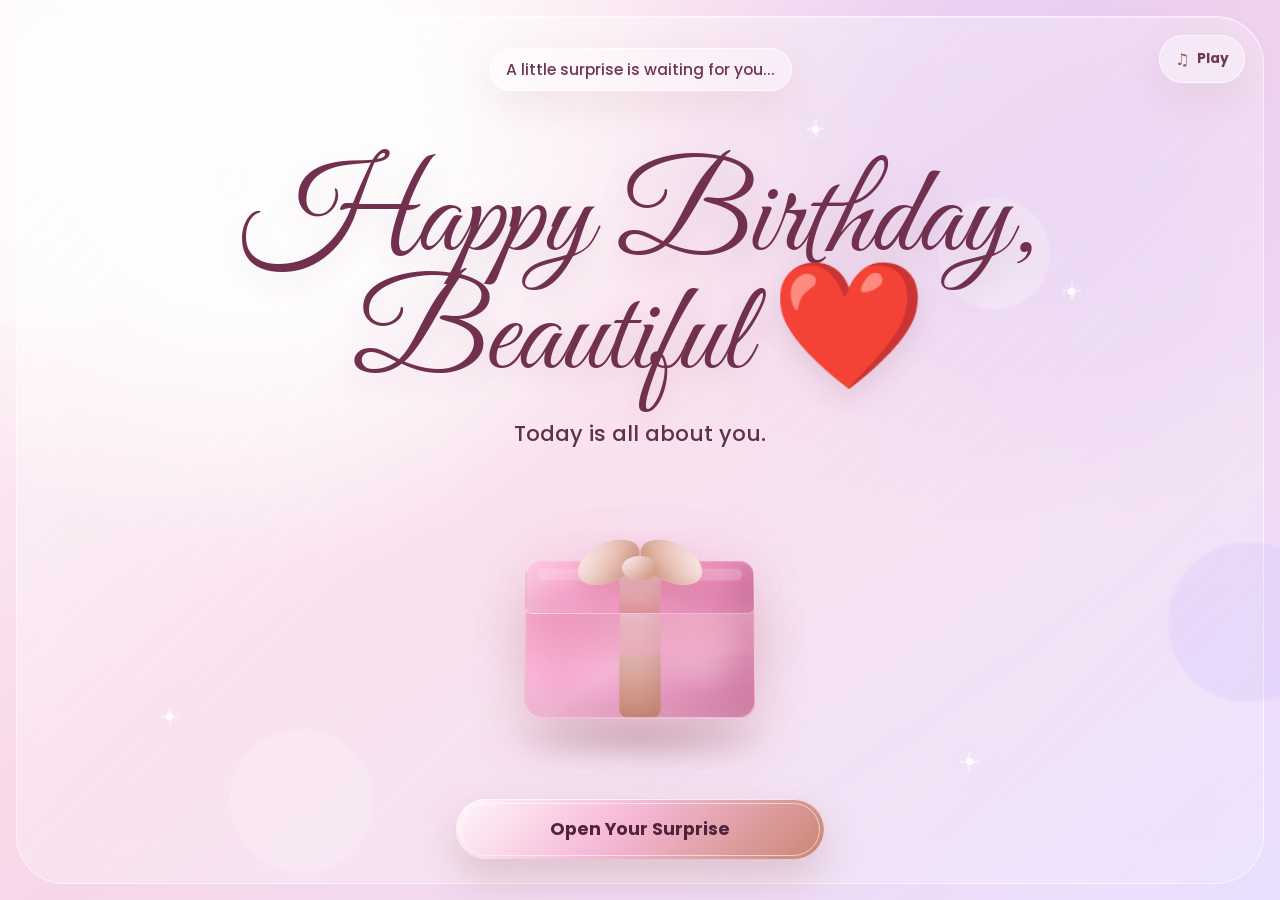
==== commit 617c9cbb: "Update index.html" ====
--- a/BD/index.html
+++ b/BD/index.html
@@ -17,6 +17,11 @@
     <link rel="stylesheet" href="style.css" />
   </head>
   <body>
+    <audio id="backgroundMusic" src="audio/nenjukkul-peidhidum-instrumental.mp3" autoplay loop preload="auto"></audio>
+    <button class="music-toggle" id="musicToggle" type="button" aria-pressed="false" aria-label="Play background music">
+      <span class="music-icon" aria-hidden="true">&#9835;</span>
+      <span id="musicToggleText">Play</span>
+    </button>
     <button class="page-back-button" id="pageBackButton" type="button" aria-label="Go to previous page" hidden>
       <span aria-hidden="true">&#8592;</span> Back
     </button>
@@ -130,6 +135,10 @@
 
           <p class="wish-counter" id="wishCounter" aria-live="polite">Loading wishes...</p>
 
+          <button class="pill-button" id="skipWishes" type="button" aria-label="Skip wishes and open the memory gallery">
+            Skip
+          </button>
+
           <div class="wish-card-wrap" id="wishCardWrap" aria-live="polite">
             <article class="wish-card" id="wishCard" hidden>
               <p class="wish-card-from">From</p>
@@ -249,16 +258,16 @@
               <button class="memory-photo-button" type="button" aria-label="Open memory: The Happy Pause">
                 <span class="tape tape-top"></span>
                 <img
-                  src="./Images/thesplone.jpeg"
+                  src="./Images/Chimp.jpeg"
                   alt="Placeholder for The Happy Pause memory"
                   loading="lazy"
                   decoding="async"
                 />
               </button>
               <div class="memory-copy">
-                <h3>This one, a little more.</h3>
-                <p>Every picture of you is special, but this one… a little more 💛</p>
-                <time datetime="2025-01-19">Jan 19 - 2025</time>
+                <h3>Chimp Became Official</h3>
+                <p>I gave you the name… but the moment you used it yourself, I knew my Chimp had officially accepted it 🐒💜</p>
+                <time datetime="2024-12-29">Dec 29 - 2024</time>
               </div>
             </article>
 
@@ -283,15 +292,15 @@
               <button class="memory-photo-button" type="button" aria-label="Open memory: A Day To Keep">
                 <span class="tape tape-top"></span>
                 <img
-                  src="./Images/littleHeart.jpeg"
+                  src="./Images/empty.png"
                   alt="Placeholder for A Day To Keep memory"
                   loading="lazy"
                   decoding="async"
                 />
               </button>
               <div class="memory-copy">
-                <h3>A little heart</h3>
-                <p>The heart was planned… the photobomb wasn’t 😂❤️</p>
+                <h3>One Memory Missing… 👀</h3>
+                <p>This space is empty for a reason. Maybe we haven’t made this memory yet… but I hope one day we will.</p>
                 <time datetime="2025-03-2">Mar 2 - 2025</time>
               </div>
             </article>
@@ -300,16 +309,16 @@
               <button class="memory-photo-button" type="button" aria-label="Open memory: Forever Favorite">
                 <span class="tape tape-corner"></span>
                 <img
-                  src="https://picsum.photos/seed/birthday-memory-8/900/1100"
+                  src="./Images/tea.jpeg"
                   alt="Placeholder for Forever Favorite memory"
                   loading="lazy"
                   decoding="async"
                 />
               </button>
               <div class="memory-copy">
-                <h3>Forever Favorite</h3>
-                <p>The sweetest page in this little scrapbook.</p>
-                <time datetime="2026-08-30">Aug 30</time>
+                <h3>Expensive Memory, Cheap Tea ☕😂</h3>
+                <p>Don’t remember how the tea tasted… but definitely remember who I had it with. Worth it❤️</p>
+                <time datetime="2025-09-22">Sep 22 - 2025</time>
               </div>
             </article>
           </div>
@@ -591,10 +600,6 @@
           <span class="floating-petal letter-petal-three"></span>
         </div>
 
-        <button class="music-toggle" id="musicToggle" type="button" aria-pressed="false">
-          <span class="music-icon" aria-hidden="true">&#9835;</span>
-          <span id="musicToggleText">Play</span>
-        </button>
 
         <div class="letter-content">
           <div class="letter-intro" id="letterIntro">
@@ -801,8 +806,8 @@
         <p>So on your birthday, my official diagnosis is:</p>
         <p><strong>You are permanently stuck somewhere between my brain and my heart.</strong></p>
         <div class="report-details report-treatment">
-          <p><strong>Treatment:</strong> Unknown.</p>
-          <p><strong>Cure:</strong> Not required.</p>
+          <p><strong>Treatment:</strong> Time spend with you.</p>
+          <p><strong>Cure:</strong> Your Love.</p>
           <p><strong>Prognosis:</strong> I might annoy you for a very, very long time. ❤️</p>
         </div>
         <p class="report-birthday"><strong>Happy Birthday to my favorite bug that I never want to fix. 🎂❤️</strong></p>
--- a/BD/style.css
+++ b/BD/style.css
@@ -977,6 +977,10 @@
   letter-spacing: 0;
 }
 
+#skipWishes {
+  margin-top: 0.75rem;
+}
+
 .wish-card-wrap {
   display: grid;
   place-items: center;
@@ -5687,7 +5691,7 @@
 .proposal-actions {
   position: relative;
   width: min(100%, 420px);
-  height: 5.8rem;
+  height: 10rem;
   margin-top: 0.5rem;
 }
 
@@ -5724,7 +5728,10 @@
   color: var(--berry);
   background: rgba(255, 255, 255, 0.76);
   box-shadow: 0 10px 24px rgba(113, 49, 78, 0.1);
-  transition: left 300ms ease, top 300ms ease, background 200ms ease;
+  touch-action: none;
+  user-select: none;
+  transition: left 380ms cubic-bezier(0.22, 0.61, 0.36, 1),
+    top 380ms cubic-bezier(0.22, 0.61, 0.36, 1), background 200ms ease;
 }
 
 .proposal-actions button:focus-visible {
@@ -5831,7 +5838,7 @@
   .love-scene { width: min(100%, 300px); height: 120px; }
   .proposal-story { margin-top: 0.55rem; }
   .proposal-promise { margin-top: 0.75rem; }
-  .proposal-actions { height: 5.8rem; }
+  .proposal-actions { height: 10rem; }
   .proposal-actions button { min-width: 7.5rem; min-height: 3rem; }
   .proposal-no { left: calc(93% - 7.5rem); }
 }
@@ -5842,7 +5849,7 @@
   .love-scene { height: 112px; }
   .proposal-ring { font-size: 2.8rem; margin-top: 0.35rem; }
   .proposal-promise { margin-top: 0.6rem; }
-  .proposal-actions { height: 5.5rem; margin-top: 0.25rem; }
+  .proposal-actions { height: 10rem; margin-top: 0.25rem; }
 }
 
 @media (prefers-reduced-motion: reduce) {
